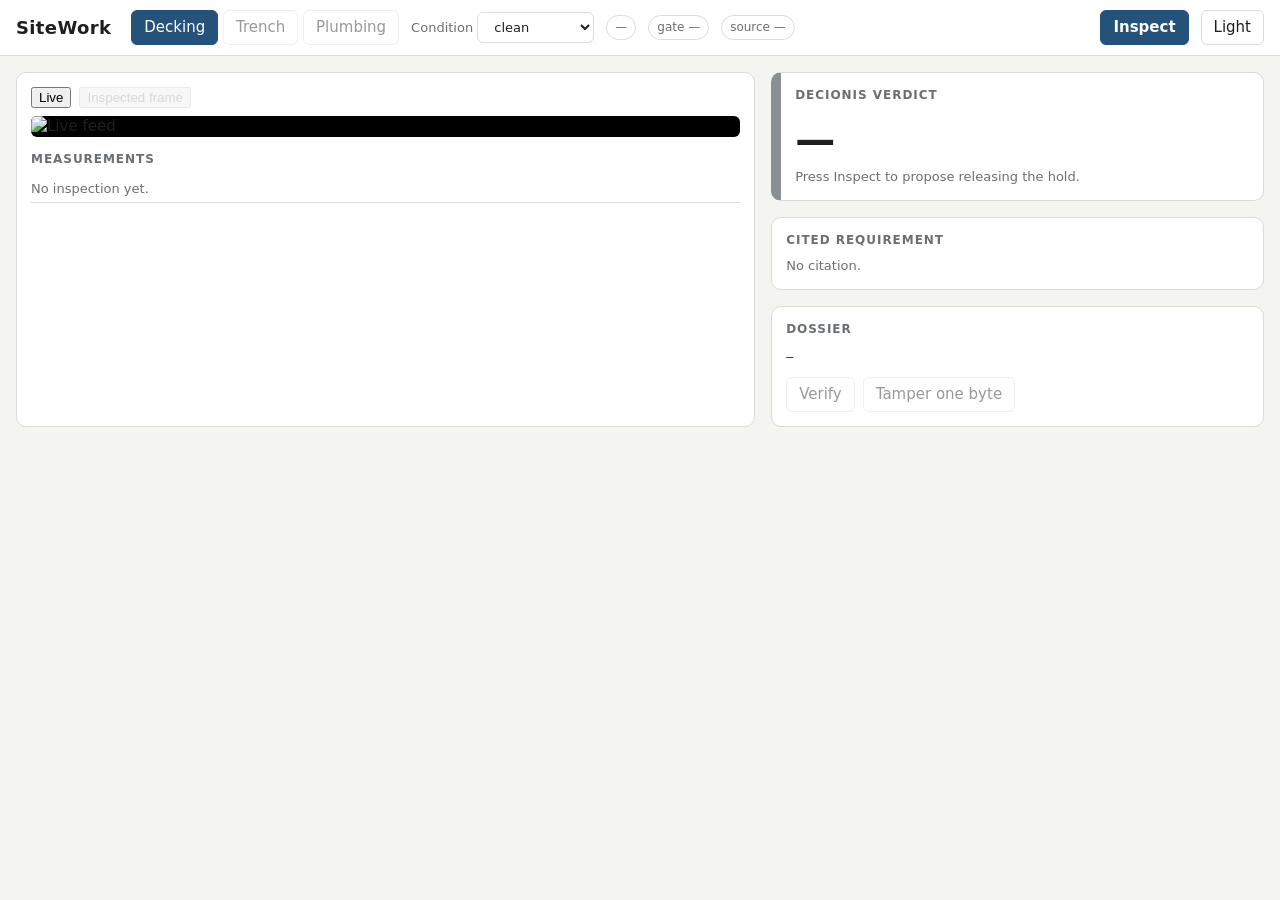
==== static/index.html @ 2fe6a7bb "feat: P1 decking slice gated by a Decionis execution authority intent Pipeline: capture (webcam or r" ====
<!doctype html>
<html lang="en">
<head>
<meta charset="utf-8">
<meta name="viewport" content="width=device-width, initial-scale=1">
<title>SiteWork</title>
<style>
  :root {
    --bg: #f4f4f1; --panel: #ffffff; --ink: #1d1f21; --muted: #6b6f73; --line: #dcdcd6;
    --green: #1e8e3e; --amber: #c77700; --red: #c5221f; --off: #8a8f94; --accent: #24527a;
  }
  @media (prefers-color-scheme: dark) {
    :root { --bg: #121416; --panel: #1b1e21; --ink: #e8eaed; --muted: #9aa0a6; --line: #2e3236;
            --green: #34a853; --amber: #f29900; --red: #ea4335; --off: #5f6368; --accent: #8ab4f8; }
  }
  * { box-sizing: border-box; }
  [hidden] { display: none !important; }
  body { margin: 0; background: var(--bg); color: var(--ink); font: 15px/1.4 system-ui, sans-serif; }
  header { display: flex; flex-wrap: wrap; gap: 12px; align-items: center; padding: 10px 16px;
           border-bottom: 1px solid var(--line); background: var(--panel); }
  header h1 { font-size: 18px; margin: 0 8px 0 0; letter-spacing: .02em; }
  .tabs button, header select, header button, .actions button {
    font: inherit; padding: 6px 12px; border: 1px solid var(--line); border-radius: 6px;
    background: var(--panel); color: var(--ink); cursor: pointer; }
  .tabs button[aria-selected="true"] { background: var(--accent); color: var(--panel); border-color: var(--accent); }
  .tabs button:disabled, button:disabled { opacity: .45; cursor: not-allowed; }
  .badge { padding: 3px 8px; border-radius: 999px; font-size: 12px; border: 1px solid var(--line); color: var(--muted); }
  .spacer { flex: 1; }
  #mock { display: none; background: var(--red); color: #fff; text-align: center; font-weight: 700;
          padding: 8px; letter-spacing: .08em; }
  main { display: grid; grid-template-columns: minmax(0, 3fr) minmax(300px, 2fr); gap: 16px; padding: 16px; }
  @media (max-width: 900px) { main { grid-template-columns: 1fr; } }
  .panel { background: var(--panel); border: 1px solid var(--line); border-radius: 10px; padding: 14px; }
  .feed { position: relative; }
  .feed img, .feed canvas { width: 100%; display: block; border-radius: 6px; background: #000; }
  .feed .view { display: flex; gap: 8px; margin-bottom: 8px; }
  .side { display: grid; gap: 16px; align-content: start; }
  .verdict { border-left: 10px solid var(--off); }
  .verdict .decision { font-size: 40px; font-weight: 800; letter-spacing: .04em; }
  .verdict.green { border-color: var(--green); } .verdict.green .decision { color: var(--green); }
  .verdict.amber { border-color: var(--amber); } .verdict.amber .decision { color: var(--amber); }
  .verdict.red { border-color: var(--red); } .verdict.red .decision { color: var(--red); }
  h2 { font-size: 12px; text-transform: uppercase; letter-spacing: .08em; color: var(--muted); margin: 0 0 8px; }
  .muted { color: var(--muted); font-size: 13px; }
  table { width: 100%; border-collapse: collapse; font-size: 14px; }
  td { padding: 4px 0; border-bottom: 1px solid var(--line); vertical-align: top; }
  td.num { text-align: right; font-variant-numeric: tabular-nums; }
  .ok { color: var(--green); } .bad { color: var(--red); }
  ul.errors { margin: 6px 0 0; padding-left: 18px; color: var(--amber); font-size: 13px; }
  code { font-size: 12px; word-break: break-all; }
  .actions { display: flex; gap: 8px; flex-wrap: wrap; margin-top: 10px; }
  #inspect { background: var(--accent); color: var(--panel); border-color: var(--accent); font-weight: 600; }
</style>
</head>
<body>
<div id="mock">MOCK GATE · decisions below are not from Decionis</div>
<header>
  <h1>SiteWork</h1>
  <div class="tabs" role="tablist">
    <button role="tab" aria-selected="true" data-scene="decking">Decking</button>
    <button role="tab" disabled title="arrives in P3">Trench</button>
    <button role="tab" disabled title="arrives in P4">Plumbing</button>
  </div>
  <label class="muted">Condition
    <select id="condition">
      <option>clean</option><option>rain</option><option>mud</option><option>dusk_glare</option><option>outdoor</option>
    </select>
  </label>
  <span class="badge" id="jurisdiction">—</span>
  <span class="badge" id="gate">gate —</span>
  <span class="badge" id="source">source —</span>
  <span class="spacer"></span>
  <button id="inspect">Inspect</button>
  <button id="lightBtn" title="Full-screen stack light for a phone at the work face">Light</button>
</header>
<main>
  <section class="panel feed">
    <div class="view">
      <button id="showLive">Live</button><button id="showInspected" disabled>Inspected frame</button>
      <span class="muted" id="feedNote"></span>
    </div>
    <img id="live" alt="Live feed" src="/api/stream">
    <canvas id="overlay" hidden></canvas>
    <h2 style="margin-top:14px">Measurements</h2>
    <table id="measurements"><tr><td class="muted">No inspection yet.</td></tr></table>
    <ul class="errors" id="errors"></ul>
  </section>
  <section class="side">
    <div class="panel verdict" id="verdictCard">
      <h2>Decionis verdict</h2>
      <div class="decision" id="decision">—</div>
      <div id="reason" class="muted">Press Inspect to propose releasing the hold.</div>
      <div class="muted" id="verdictMeta"></div>
    </div>
    <div class="panel">
      <h2>Cited requirement</h2>
      <div id="citation" class="muted">No citation.</div>
    </div>
    <div class="panel">
      <h2>Dossier</h2>
      <div><code id="dossier">—</code></div>
      <div class="actions">
        <a id="dossierLink" class="muted" href="#" target="_blank" hidden>Open record JSON</a>
        <button disabled title="offline verification arrives in P2">Verify</button>
        <button disabled title="tamper demo arrives in P2">Tamper one byte</button>
      </div>
    </div>
  </section>
</main>
<script>
const $ = (id) => document.getElementById(id);
let last = null;

function esc(s) { return String(s ?? "").replace(/[&<>"]/g, (c) => ({"&":"&amp;","<":"&lt;",">":"&gt;",'"':"&quot;"}[c])); }

function applyState(st) {
  $("mock").style.display = st.gate_mode === "mock" ? "block" : "none";
  $("gate").textContent = st.gate_mode === "mock" ? "MOCK GATE" : `gate ${new URL(st.gateway).host}`;
  $("jurisdiction").textContent = `jurisdiction ${st.jurisdiction}`;
  $("source").textContent = st.source ? `source ${st.source}` : `no source: ${st.source_error}`;
  if (st.last) render(st.last);
}

function render(r) {
  last = r;
  const card = $("verdictCard");
  card.className = `panel verdict ${r.light.color}`;
  if (r.verdict) {
    $("decision").textContent = r.verdict.decision;
    $("reason").textContent = r.verdict.reason;
    $("verdictMeta").textContent = `policy ${r.verdict.policy_version || "—"} · ${r.verdict.latency_ms} ms · ${r.gate_mode}`;
  } else {
    $("decision").textContent = r.light.label;
    $("reason").textContent = r.failure ? r.failure.error : "";
    $("verdictMeta").textContent = r.failure ? `${r.failure.latency_ms} ms · hold stays closed` : "";
  }
  const checks = Object.fromEntries((r.checks || []).map((c) => [c.kind + c.value, c]));
  $("measurements").innerHTML = r.measurements.length ? r.measurements.map((m) => {
    const c = checks[m.kind + m.value];
    const bound = c ? `<span class="${c.within ? "ok" : "bad"}">${c.within ? "within" : "outside"} ${c.min ?? "–"}…${c.max ?? "–"}</span>` : `<span class="muted">no threshold</span>`;
    return `<tr><td>${esc(m.kind)}<div class="muted">${esc(m.method)}</div></td><td class="num">${m.value}</td><td class="num">${bound}</td><td class="num muted">conf ${m.confidence}</td></tr>`;
  }).join("") : `<tr><td class="muted">No measurements.</td></tr>`;
  $("errors").innerHTML = r.errors.map((e) => `<li>${esc(e)}</li>`).join("");
  const c = r.citations[0];
  $("citation").innerHTML = c ? `<div>${esc(c.requirement)}</div>
    <div class="muted">${esc(c.source_domain)} · retrieved ${new Date(c.retrieved_at).toLocaleString()}</div>
    <div class="muted">sha256 <code>${esc(c.content_sha256.slice(0, 16))}…</code> · <a href="${esc(c.url)}" target="_blank" rel="noopener">source</a></div>`
    : `<span class="bad">No approved requirement in the ${esc(r.jurisdiction)} pack: the gate is told there is no citation.</span>`;
  $("dossier").textContent = r.record_id;
  $("dossierLink").hidden = false;
  $("dossierLink").href = `/api/dossiers/${encodeURIComponent(r.record_id)}`;
  $("showInspected").disabled = !r.overlay;
  if (r.overlay) drawOverlay(r);
}

function drawOverlay(r) {
  const o = r.overlay, cv = $("overlay"), img = new Image();
  img.onload = () => {
    cv.width = o.width; cv.height = o.height;
    const g = cv.getContext("2d");
    g.drawImage(img, 0, 0);
    g.lineWidth = Math.max(2, o.width / 400);
    if (o.marker.length) {
      g.strokeStyle = "#00e5ff"; g.beginPath();
      o.marker.forEach(([x, y], i) => (i ? g.lineTo(x, y) : g.moveTo(x, y))); g.closePath(); g.stroke();
    }
    g.strokeStyle = "#ffd400";
    o.boards.forEach((b) => b.forEach(([[x1, y1], [x2, y2]]) => { g.beginPath(); g.moveTo(x1, y1); g.lineTo(x2, y2); g.stroke(); }));
    g.font = `${Math.max(16, o.width / 40)}px system-ui`; g.fillStyle = "#ffd400";
    r.measurements.forEach((m, i) => g.fillText(`${m.kind} ${m.value}`, 12, 30 + i * Math.max(20, o.width / 32)));
    show("inspected");
  };
  img.src = `data:image/jpeg;base64,${o.frame_jpeg}`;
}

function show(which) {
  $("live").hidden = which !== "live";
  $("overlay").hidden = which !== "inspected";
  $("feedNote").textContent = which === "inspected" && last ? `frame inspected ${new Date(last.created_at).toLocaleTimeString()}` : "";
}

$("showLive").onclick = () => show("live");
$("showInspected").onclick = () => last && last.overlay && show("inspected");
$("lightBtn").onclick = () => window.open("/light", "sitework-light");
$("inspect").onclick = async () => {
  const btn = $("inspect");
  btn.disabled = true; btn.textContent = "Inspecting…";
  try {
    const res = await fetch("/api/inspect", { method: "POST", headers: { "content-type": "application/json" },
      body: JSON.stringify({ scene: "decking", condition: $("condition").value }) });
    const body = await res.json();
    if (!res.ok) throw new Error(body.detail || res.statusText);
    render(body);
  } catch (e) {
    $("reason").textContent = `Inspection request failed: ${e.message}`;
  } finally {
    btn.disabled = false; btn.textContent = "Inspect";
  }
};

fetch("/api/state").then((r) => r.json()).then(applyState);
(function connect() {
  const ws = new WebSocket(`${location.protocol === "https:" ? "wss" : "ws"}://${location.host}/ws`);
  ws.onmessage = (ev) => {
    const msg = JSON.parse(ev.data);
    if (msg.type === "state") applyState(msg.state);
    if (msg.type === "result") render(msg.result);
  };
  ws.onclose = () => setTimeout(connect, 2000);
})();
</script>
</body>
</html>
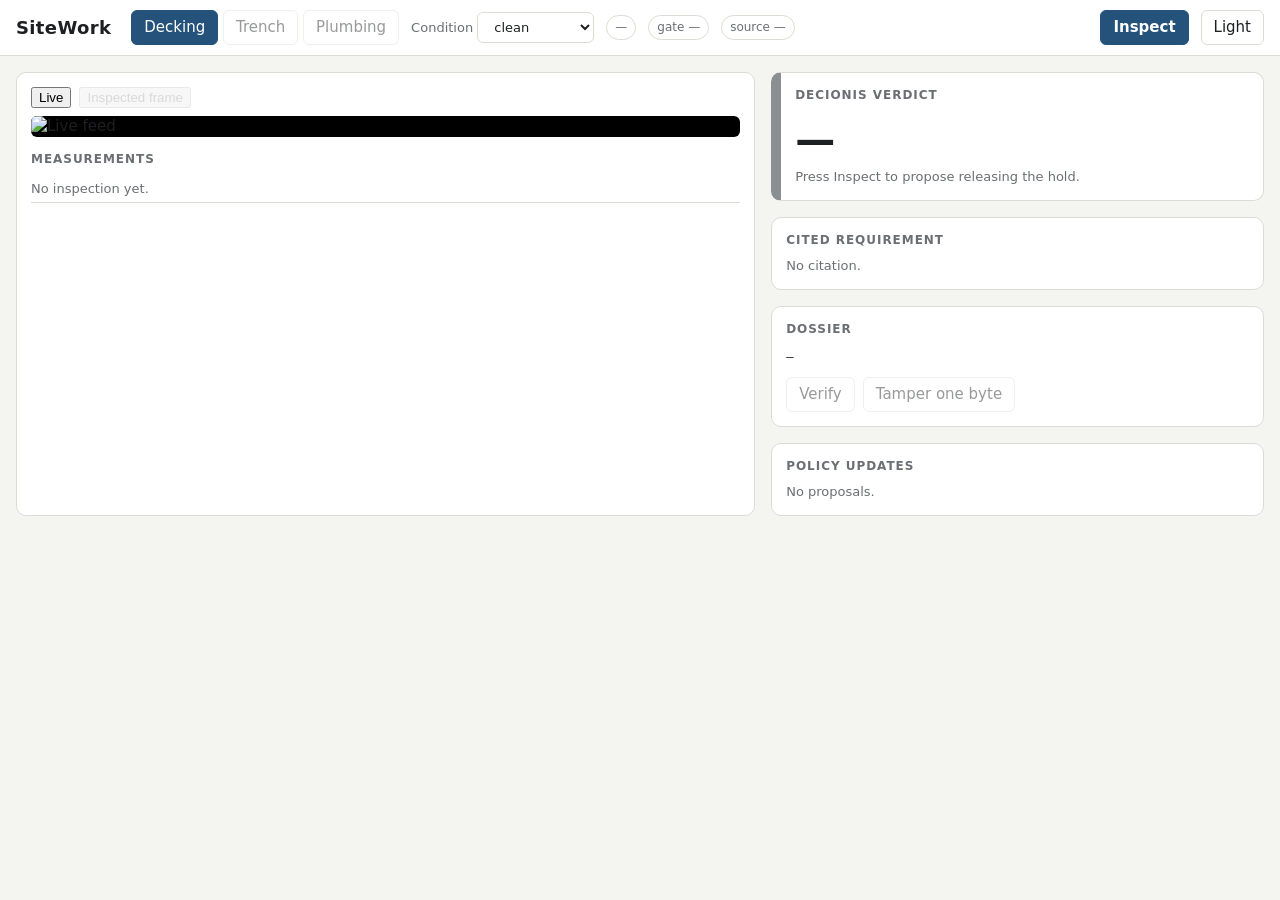
==== commit d3e8a3de: "feat: P2 proof and grounding depth - Offline dossier proof (sitework/proof.py, scripts/proof.py): fe" ====
--- a/static/index.html
+++ b/static/index.html
@@ -15,6 +15,9 @@
   }
   * { box-sizing: border-box; }
   [hidden] { display: none !important; }
+  a { color: var(--accent); }
+  input { font: inherit; padding: 6px 8px; border: 1px solid var(--line); border-radius: 6px;
+          background: var(--bg); color: var(--ink); }
   body { margin: 0; background: var(--bg); color: var(--ink); font: 15px/1.4 system-ui, sans-serif; }
   header { display: flex; flex-wrap: wrap; gap: 12px; align-items: center; padding: 10px 16px;
            border-bottom: 1px solid var(--line); background: var(--panel); }
@@ -100,10 +103,15 @@
       <h2>Dossier</h2>
       <div><code id="dossier">—</code></div>
       <div class="actions">
-        <a id="dossierLink" class="muted" href="#" target="_blank" hidden>Open record JSON</a>
-        <button disabled title="offline verification arrives in P2">Verify</button>
-        <button disabled title="tamper demo arrives in P2">Tamper one byte</button>
+        <a id="dossierLink" class="muted" href="#" target="_blank" hidden>Open dossier</a>
+        <button id="verify" disabled title="Verify the Decionis dossier offline with @decionis/verify">Verify</button>
+        <button id="tamper" disabled title="Change one byte of a signed artifact, then verify again">Tamper one byte</button>
       </div>
+      <div id="proof" class="muted"></div>
+    </div>
+    <div class="panel">
+      <h2>Policy updates</h2>
+      <div id="proposals" class="muted">No proposals.</div>
     </div>
   </section>
 </main>
@@ -148,7 +156,10 @@
     : `<span class="bad">No approved requirement in the ${esc(r.jurisdiction)} pack: the gate is told there is no citation.</span>`;
   $("dossier").textContent = r.record_id;
   $("dossierLink").hidden = false;
-  $("dossierLink").href = `/api/dossiers/${encodeURIComponent(r.record_id)}`;
+  $("dossierLink").href = `/dossier?id=${encodeURIComponent(r.record_id)}`;
+  const verifiable = !!(r.verdict && r.gate_mode === "live" && r.verdict.dossier_id);
+  $("verify").disabled = $("tamper").disabled = !verifiable;
+  $("proof").textContent = verifiable ? "" : "No Decionis dossier to verify for this record.";
   $("showInspected").disabled = !r.overlay;
   if (r.overlay) drawOverlay(r);
 }
@@ -179,6 +190,61 @@
   $("feedNote").textContent = which === "inspected" && last ? `frame inspected ${new Date(last.created_at).toLocaleTimeString()}` : "";
 }
 
+function proofLine(v) {
+  const status = v.verified ? "VALID" : "INVALID";
+  return `${status} (${v.mode}) · signed artifacts ${v.artifact_paths.join(", ") || "none"} · trust ${v.trust}`;
+}
+
+async function post(url, body) {
+  const res = await fetch(url, { method: "POST", headers: { "content-type": "application/json" },
+    body: body ? JSON.stringify(body) : undefined });
+  const data = await res.json();
+  if (!res.ok) throw new Error(data.detail || res.statusText);
+  return data;
+}
+
+$("verify").onclick = async () => {
+  $("proof").textContent = "Verifying offline…";
+  try {
+    const v = await post(`/api/dossiers/${encodeURIComponent(last.record_id)}/verify`);
+    $("proof").innerHTML = `<span class="${v.verified ? "ok" : "bad"}">${esc(proofLine(v))}</span>`;
+  } catch (e) { $("proof").textContent = `Verify failed: ${e.message}`; }
+};
+
+$("tamper").onclick = async () => {
+  $("proof").textContent = "Changing one byte, verifying again…";
+  try {
+    const t = await post(`/api/dossiers/${encodeURIComponent(last.record_id)}/tamper`);
+    $("proof").innerHTML = `${esc(t.pointer)}: “${esc(t.before)}” → “${esc(t.after)}” (${t.bytes_changed} byte)<br>
+      <span class="${t.result.verified ? "ok" : "bad"}">${esc(proofLine(t.result))}</span>`;
+  } catch (e) { $("proof").textContent = `Tamper failed: ${e.message}`; }
+};
+
+async function loadProposals() {
+  const list = await (await fetch("/api/proposals")).json();
+  if (!list.length) { $("proposals").textContent = "No proposals."; return; }
+  $("proposals").innerHTML = list.map((p) => {
+    const v = (p.exchange || {}).result || {};
+    const gate = v.decision || "NO DECISION";
+    const findings = p.findings.map((f) => `<li>${esc(f.kind)} · ${esc(f.scene)} · ${esc(f.title)}${f.allowlisted ? "" : " <span class=\"bad\">(source not on allowlist)</span>"}</li>`).join("");
+    const action = p.status === "pending" ? `<div class="actions">
+        <input id="who-${p.id}" placeholder="Your full name" style="flex:1;min-width:120px">
+        <button onclick="resolveProposal('${p.id}', true)">Approve</button>
+        <button onclick="resolveProposal('${p.id}', false)">Reject</button></div>`
+      : `<div>${esc(p.status)} by ${esc(p.resolved_by)}</div>`;
+    return `<div style="margin-bottom:10px"><div><b>${esc(p.jurisdiction)}</b> · Decionis ${esc(gate)}
+      ${v.dossier_id ? `· <a href="/dossier?id=${encodeURIComponent(v.dossier_id)}" target="_blank">dossier</a>` : ""}</div>
+      <ul style="margin:4px 0;padding-left:18px">${findings}</ul>${action}</div>`;
+  }).join("");
+}
+
+async function resolveProposal(id, approve) {
+  const approver = $(`who-${id}`).value.trim();
+  if (!approver) { alert("A named approver is required."); return; }
+  try { await post(`/api/proposals/${id}/resolve`, { approve, approver }); } catch (e) { alert(e.message); }
+  loadProposals();
+}
+
 $("showLive").onclick = () => show("live");
 $("showInspected").onclick = () => last && last.overlay && show("inspected");
 $("lightBtn").onclick = () => window.open("/light", "sitework-light");
@@ -199,6 +265,7 @@
 };
 
 fetch("/api/state").then((r) => r.json()).then(applyState);
+loadProposals();
 (function connect() {
   const ws = new WebSocket(`${location.protocol === "https:" ? "wss" : "ws"}://${location.host}/ws`);
   ws.onmessage = (ev) => {
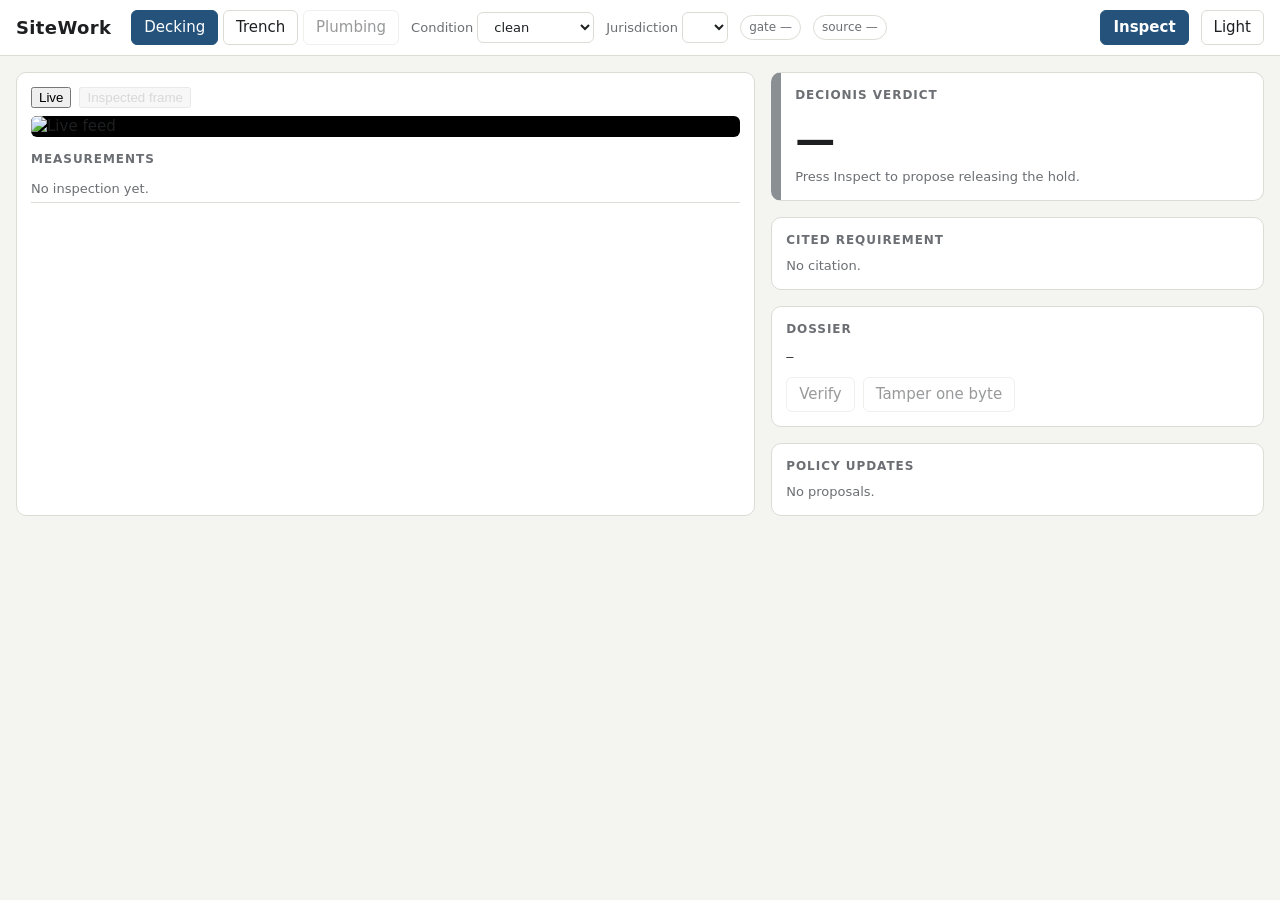
==== commit e5a80234: "feat: P3 trench entry, jurisdiction re-grounding and named human release - TrenchInspection (trench." ====
--- a/static/index.html
+++ b/static/index.html
@@ -7,11 +7,11 @@
 <style>
   :root {
     --bg: #f4f4f1; --panel: #ffffff; --ink: #1d1f21; --muted: #6b6f73; --line: #dcdcd6;
-    --green: #1e8e3e; --amber: #c77700; --red: #c5221f; --off: #8a8f94; --accent: #24527a;
+    --green: #1e8e3e; --amber: #c77700; --red: #c5221f; --blue: #1a5fb4; --off: #8a8f94; --accent: #24527a;
   }
   @media (prefers-color-scheme: dark) {
     :root { --bg: #121416; --panel: #1b1e21; --ink: #e8eaed; --muted: #9aa0a6; --line: #2e3236;
-            --green: #34a853; --amber: #f29900; --red: #ea4335; --off: #5f6368; --accent: #8ab4f8; }
+            --green: #34a853; --amber: #f29900; --red: #ea4335; --blue: #6ea8fe; --off: #5f6368; --accent: #8ab4f8; }
   }
   * { box-sizing: border-box; }
   [hidden] { display: none !important; }
@@ -43,6 +43,7 @@
   .verdict.green { border-color: var(--green); } .verdict.green .decision { color: var(--green); }
   .verdict.amber { border-color: var(--amber); } .verdict.amber .decision { color: var(--amber); }
   .verdict.red { border-color: var(--red); } .verdict.red .decision { color: var(--red); }
+  .verdict.blue { border-color: var(--blue); } .verdict.blue .decision { color: var(--blue); }
   h2 { font-size: 12px; text-transform: uppercase; letter-spacing: .08em; color: var(--muted); margin: 0 0 8px; }
   .muted { color: var(--muted); font-size: 13px; }
   table { width: 100%; border-collapse: collapse; font-size: 14px; }
@@ -61,7 +62,7 @@
   <h1>SiteWork</h1>
   <div class="tabs" role="tablist">
     <button role="tab" aria-selected="true" data-scene="decking">Decking</button>
-    <button role="tab" disabled title="arrives in P3">Trench</button>
+    <button role="tab" aria-selected="false" data-scene="trench">Trench</button>
     <button role="tab" disabled title="arrives in P4">Plumbing</button>
   </div>
   <label class="muted">Condition
@@ -69,7 +70,7 @@
       <option>clean</option><option>rain</option><option>mud</option><option>dusk_glare</option><option>outdoor</option>
     </select>
   </label>
-  <span class="badge" id="jurisdiction">—</span>
+  <label class="muted">Jurisdiction <select id="jurisdiction" title="Switching re-grounds the last inspection against that pack"></select></label>
   <span class="badge" id="gate">gate —</span>
   <span class="badge" id="source">source —</span>
   <span class="spacer"></span>
@@ -94,6 +95,12 @@
       <div class="decision" id="decision">—</div>
       <div id="reason" class="muted">Press Inspect to propose releasing the hold.</div>
       <div class="muted" id="verdictMeta"></div>
+      <div id="hold" class="actions" hidden>
+        <input id="approver" placeholder="Your full name" style="flex:1;min-width:140px">
+        <button id="release">Release hold</button>
+        <button id="keep">Keep hold</button>
+      </div>
+      <div id="resolution" class="muted"></div>
     </div>
     <div class="panel">
       <h2>Cited requirement</h2>
@@ -124,7 +131,8 @@
 function applyState(st) {
   $("mock").style.display = st.gate_mode === "mock" ? "block" : "none";
   $("gate").textContent = st.gate_mode === "mock" ? "MOCK GATE" : `gate ${new URL(st.gateway).host}`;
-  $("jurisdiction").textContent = `jurisdiction ${st.jurisdiction}`;
+  $("jurisdiction").innerHTML = (st.jurisdictions || [st.jurisdiction]).map((j) =>
+    `<option ${j === st.jurisdiction ? "selected" : ""}>${esc(j)}</option>`).join("");
   $("source").textContent = st.source ? `source ${st.source}` : `no source: ${st.source_error}`;
   if (st.last) render(st.last);
 }
@@ -136,12 +144,14 @@
   if (r.verdict) {
     $("decision").textContent = r.verdict.decision;
     $("reason").textContent = r.verdict.reason;
-    $("verdictMeta").textContent = `policy ${r.verdict.policy_version || "—"} · ${r.verdict.latency_ms} ms · ${r.gate_mode}`;
+    $("verdictMeta").textContent = `${r.action} · ${r.jurisdiction} · policy ${r.verdict.policy_version || "—"} · ${r.verdict.latency_ms} ms · ${r.gate_mode}`
+      + (r.regrounded_from ? ` · re-grounded from ${r.regrounded_from.slice(0, 8)}` : "");
   } else {
     $("decision").textContent = r.light.label;
     $("reason").textContent = r.failure ? r.failure.error : "";
     $("verdictMeta").textContent = r.failure ? `${r.failure.latency_ms} ms · hold stays closed` : "";
   }
+  renderHold(r);
   const checks = Object.fromEntries((r.checks || []).map((c) => [c.kind + c.value, c]));
   $("measurements").innerHTML = r.measurements.length ? r.measurements.map((m) => {
     const c = checks[m.kind + m.value];
@@ -176,7 +186,7 @@
       o.marker.forEach(([x, y], i) => (i ? g.lineTo(x, y) : g.moveTo(x, y))); g.closePath(); g.stroke();
     }
     g.strokeStyle = "#ffd400";
-    o.boards.forEach((b) => b.forEach(([[x1, y1], [x2, y2]]) => { g.beginPath(); g.moveTo(x1, y1); g.lineTo(x2, y2); g.stroke(); }));
+    o.segments.forEach(([[x1, y1], [x2, y2]]) => { g.beginPath(); g.moveTo(x1, y1); g.lineTo(x2, y2); g.stroke(); });
     g.font = `${Math.max(16, o.width / 40)}px system-ui`; g.fillStyle = "#ffd400";
     r.measurements.forEach((m, i) => g.fillText(`${m.kind} ${m.value}`, 12, 30 + i * Math.max(20, o.width / 32)));
     show("inspected");
@@ -189,6 +199,39 @@
   $("overlay").hidden = which !== "inspected";
   $("feedNote").textContent = which === "inspected" && last ? `frame inspected ${new Date(last.created_at).toLocaleTimeString()}` : "";
 }
+
+function renderHold(r) {
+  const escalated = r.verdict && ["ESCALATE", "REVIEW_REQUIRED"].includes(r.verdict.decision);
+  $("hold").hidden = !escalated || !!r.resolution;
+  const x = r.resolution;
+  // The card keeps Decionis's own decision; the person's resolution is shown beneath it, never as the verdict.
+  $("resolution").innerHTML = x ? `<b style="color:var(--${x.release ? "blue" : "red"})">${x.release ? "Released" : "Kept on hold"} by ${esc(x.approver)}</b> · ${new Date(x.at).toLocaleString()}${x.note ? " · " + esc(x.note) : ""}` : "";
+  if (x) $("verdictCard").className = `panel verdict ${r.light.color}`;
+}
+
+async function holdDecision(release) {
+  const approver = $("approver").value.trim();
+  if (!approver) { alert("A named approver is required."); return; }
+  try {
+    const out = await post(`/api/dossiers/${encodeURIComponent(last.record_id)}/resolve`, { approver, release });
+    render({ ...last, resolution: out.resolution, light: out.light });
+  } catch (e) { alert(e.message); }
+}
+$("release").onclick = () => holdDecision(true);
+$("keep").onclick = () => holdDecision(false);
+
+let scene = "decking";
+document.querySelectorAll('[role="tab"][data-scene]').forEach((tab) => {
+  tab.onclick = () => {
+    scene = tab.dataset.scene;
+    document.querySelectorAll('[role="tab"][data-scene]').forEach((t) => t.setAttribute("aria-selected", String(t === tab)));
+  };
+});
+$("jurisdiction").onchange = async () => {
+  $("reason").textContent = `Re-grounding against the ${$("jurisdiction").value} pack…`;
+  try { applyState(await post("/api/jurisdiction", { jurisdiction: $("jurisdiction").value })); }
+  catch (e) { $("reason").textContent = `Jurisdiction switch failed: ${e.message}`; }
+};
 
 function proofLine(v) {
   const status = v.verified ? "VALID" : "INVALID";
@@ -253,7 +296,7 @@
   btn.disabled = true; btn.textContent = "Inspecting…";
   try {
     const res = await fetch("/api/inspect", { method: "POST", headers: { "content-type": "application/json" },
-      body: JSON.stringify({ scene: "decking", condition: $("condition").value }) });
+      body: JSON.stringify({ scene, condition: $("condition").value }) });
     const body = await res.json();
     if (!res.ok) throw new Error(body.detail || res.statusText);
     render(body);
@@ -272,6 +315,7 @@
     const msg = JSON.parse(ev.data);
     if (msg.type === "state") applyState(msg.state);
     if (msg.type === "result") render(msg.result);
+    if (msg.type === "resolution" && last && last.record_id === msg.record_id) render({ ...last, resolution: msg.resolution, light: msg.light });
   };
   ws.onclose = () => setTimeout(connect, 2000);
 })();
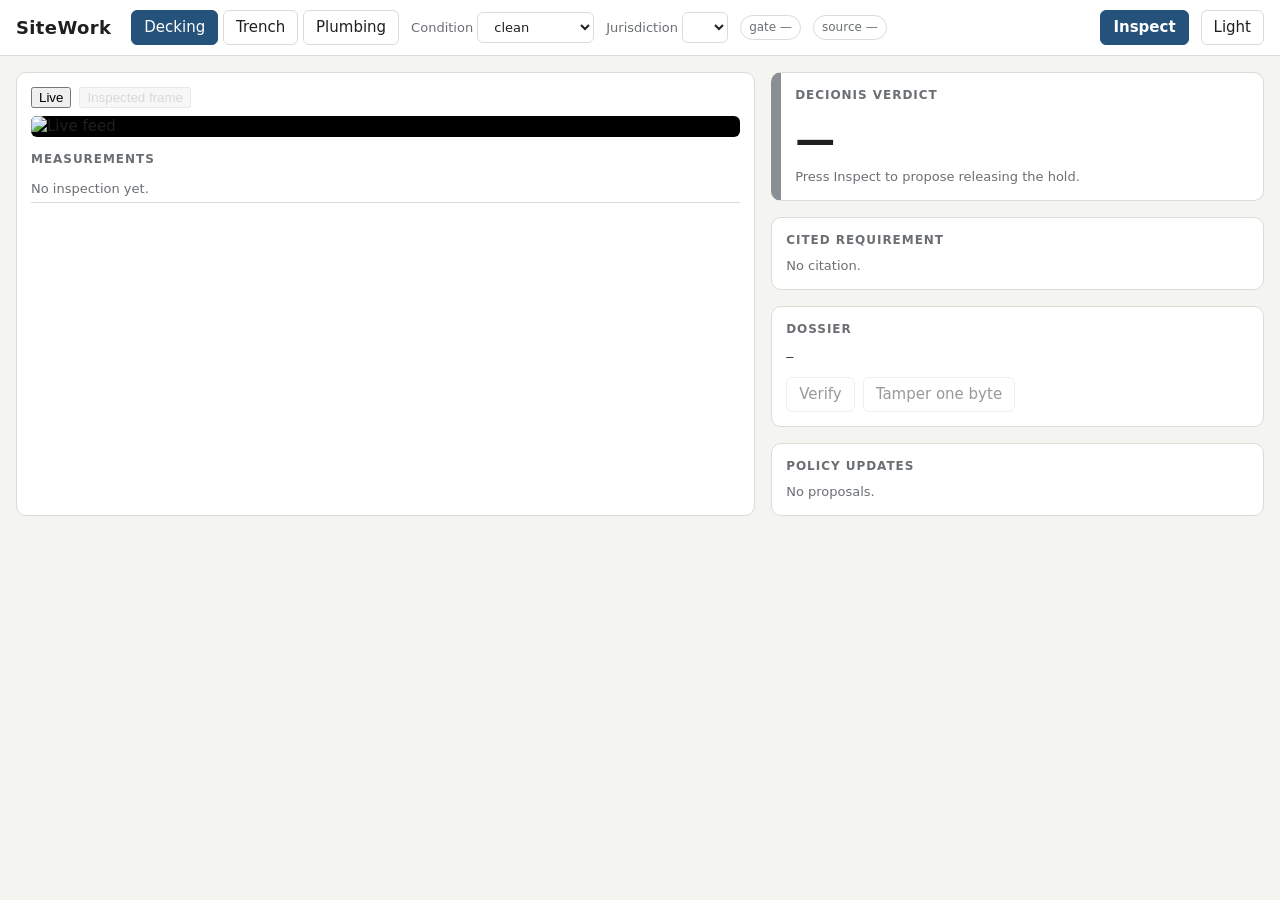
==== commit 2b7b4a1e: "feat: P4 plumbing close-in, seated by ear and aligned by eye - Audio capture: AudioClip hashed over " ====
--- a/static/index.html
+++ b/static/index.html
@@ -63,7 +63,7 @@
   <div class="tabs" role="tablist">
     <button role="tab" aria-selected="true" data-scene="decking">Decking</button>
     <button role="tab" aria-selected="false" data-scene="trench">Trench</button>
-    <button role="tab" disabled title="arrives in P4">Plumbing</button>
+    <button role="tab" aria-selected="false" data-scene="plumbing">Plumbing</button>
   </div>
   <label class="muted">Condition
     <select id="condition">
@@ -133,7 +133,8 @@
   $("gate").textContent = st.gate_mode === "mock" ? "MOCK GATE" : `gate ${new URL(st.gateway).host}`;
   $("jurisdiction").innerHTML = (st.jurisdictions || [st.jurisdiction]).map((j) =>
     `<option ${j === st.jurisdiction ? "selected" : ""}>${esc(j)}</option>`).join("");
-  $("source").textContent = st.source ? `source ${st.source}` : `no source: ${st.source_error}`;
+  $("source").textContent = (st.source ? `source ${st.source}` : `no source: ${st.source_error}`)
+    + (st.audio ? ` · audio ${st.audio}` : "");
   if (st.last) render(st.last);
 }
 
@@ -293,7 +294,7 @@
 $("lightBtn").onclick = () => window.open("/light", "sitework-light");
 $("inspect").onclick = async () => {
   const btn = $("inspect");
-  btn.disabled = true; btn.textContent = "Inspecting…";
+  btn.disabled = true; btn.textContent = scene === "plumbing" ? "Listening… push the joint home" : "Inspecting…";
   try {
     const res = await fetch("/api/inspect", { method: "POST", headers: { "content-type": "application/json" },
       body: JSON.stringify({ scene, condition: $("condition").value }) });
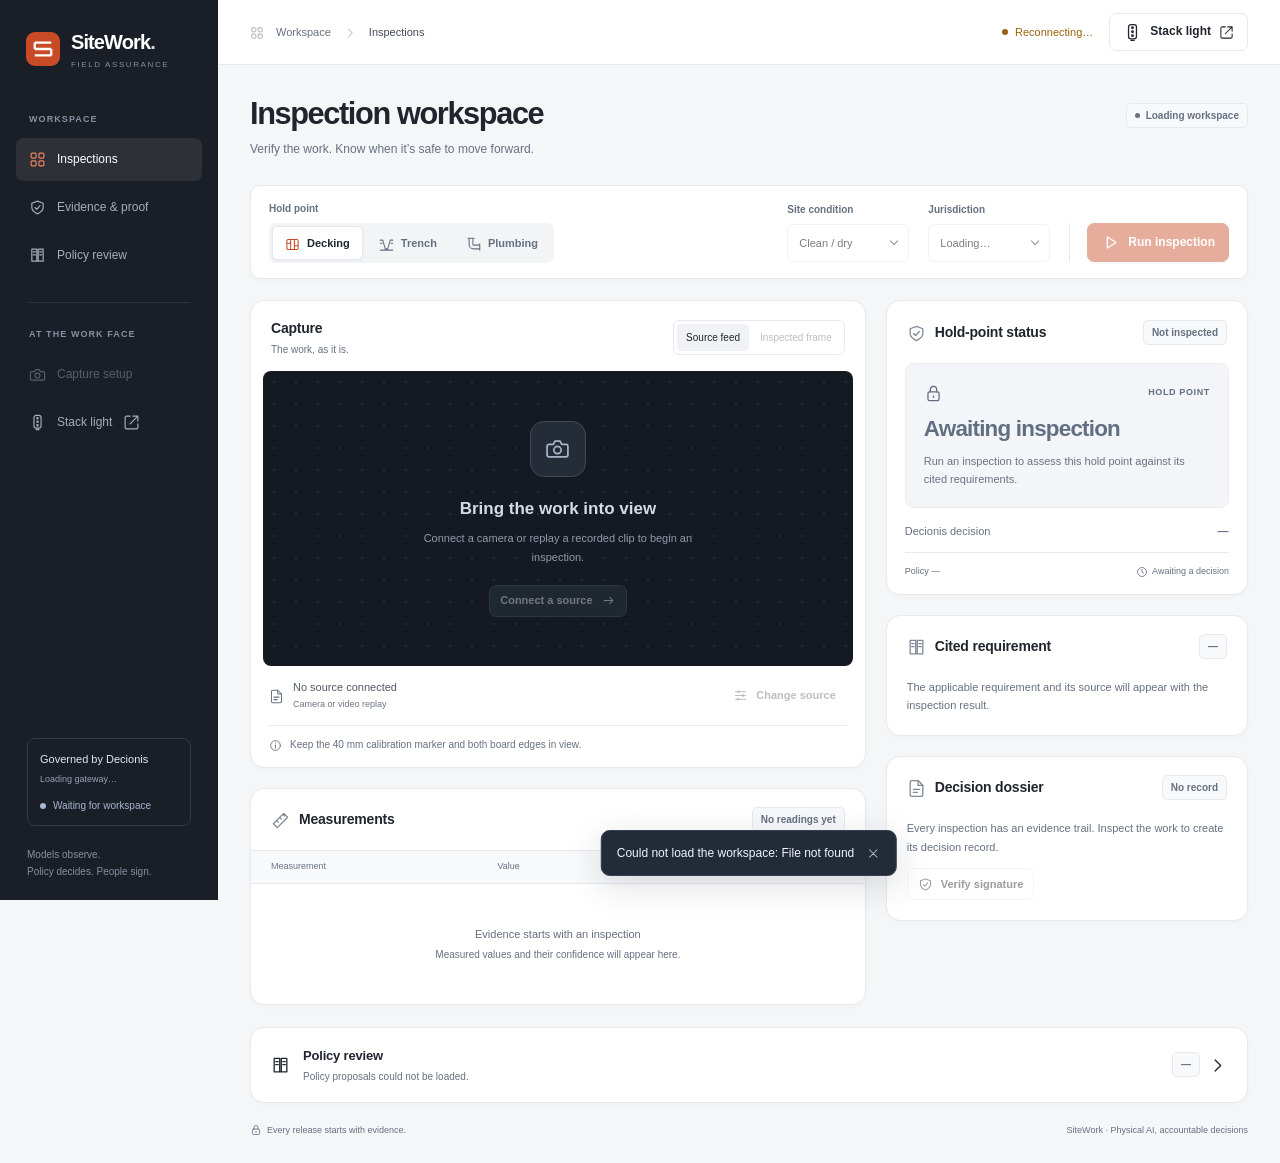
==== commit 8be25fca: "Redesign the inspection workspace and evidence views" ====
--- a/static/index.html
+++ b/static/index.html
@@ -1,325 +1,187 @@
 <!doctype html>
 <html lang="en">
 <head>
-<meta charset="utf-8">
-<meta name="viewport" content="width=device-width, initial-scale=1">
-<title>SiteWork</title>
-<style>
-  :root {
-    --bg: #f4f4f1; --panel: #ffffff; --ink: #1d1f21; --muted: #6b6f73; --line: #dcdcd6;
-    --green: #1e8e3e; --amber: #c77700; --red: #c5221f; --blue: #1a5fb4; --off: #8a8f94; --accent: #24527a;
-  }
-  @media (prefers-color-scheme: dark) {
-    :root { --bg: #121416; --panel: #1b1e21; --ink: #e8eaed; --muted: #9aa0a6; --line: #2e3236;
-            --green: #34a853; --amber: #f29900; --red: #ea4335; --blue: #6ea8fe; --off: #5f6368; --accent: #8ab4f8; }
-  }
-  * { box-sizing: border-box; }
-  [hidden] { display: none !important; }
-  a { color: var(--accent); }
-  input { font: inherit; padding: 6px 8px; border: 1px solid var(--line); border-radius: 6px;
-          background: var(--bg); color: var(--ink); }
-  body { margin: 0; background: var(--bg); color: var(--ink); font: 15px/1.4 system-ui, sans-serif; }
-  header { display: flex; flex-wrap: wrap; gap: 12px; align-items: center; padding: 10px 16px;
-           border-bottom: 1px solid var(--line); background: var(--panel); }
-  header h1 { font-size: 18px; margin: 0 8px 0 0; letter-spacing: .02em; }
-  .tabs button, header select, header button, .actions button {
-    font: inherit; padding: 6px 12px; border: 1px solid var(--line); border-radius: 6px;
-    background: var(--panel); color: var(--ink); cursor: pointer; }
-  .tabs button[aria-selected="true"] { background: var(--accent); color: var(--panel); border-color: var(--accent); }
-  .tabs button:disabled, button:disabled { opacity: .45; cursor: not-allowed; }
-  .badge { padding: 3px 8px; border-radius: 999px; font-size: 12px; border: 1px solid var(--line); color: var(--muted); }
-  .spacer { flex: 1; }
-  #mock { display: none; background: var(--red); color: #fff; text-align: center; font-weight: 700;
-          padding: 8px; letter-spacing: .08em; }
-  main { display: grid; grid-template-columns: minmax(0, 3fr) minmax(300px, 2fr); gap: 16px; padding: 16px; }
-  @media (max-width: 900px) { main { grid-template-columns: 1fr; } }
-  .panel { background: var(--panel); border: 1px solid var(--line); border-radius: 10px; padding: 14px; }
-  .feed { position: relative; }
-  .feed img, .feed canvas { width: 100%; display: block; border-radius: 6px; background: #000; }
-  .feed .view { display: flex; gap: 8px; margin-bottom: 8px; }
-  .side { display: grid; gap: 16px; align-content: start; }
-  .verdict { border-left: 10px solid var(--off); }
-  .verdict .decision { font-size: 40px; font-weight: 800; letter-spacing: .04em; }
-  .verdict.green { border-color: var(--green); } .verdict.green .decision { color: var(--green); }
-  .verdict.amber { border-color: var(--amber); } .verdict.amber .decision { color: var(--amber); }
-  .verdict.red { border-color: var(--red); } .verdict.red .decision { color: var(--red); }
-  .verdict.blue { border-color: var(--blue); } .verdict.blue .decision { color: var(--blue); }
-  h2 { font-size: 12px; text-transform: uppercase; letter-spacing: .08em; color: var(--muted); margin: 0 0 8px; }
-  .muted { color: var(--muted); font-size: 13px; }
-  table { width: 100%; border-collapse: collapse; font-size: 14px; }
-  td { padding: 4px 0; border-bottom: 1px solid var(--line); vertical-align: top; }
-  td.num { text-align: right; font-variant-numeric: tabular-nums; }
-  .ok { color: var(--green); } .bad { color: var(--red); }
-  ul.errors { margin: 6px 0 0; padding-left: 18px; color: var(--amber); font-size: 13px; }
-  code { font-size: 12px; word-break: break-all; }
-  .actions { display: flex; gap: 8px; flex-wrap: wrap; margin-top: 10px; }
-  #inspect { background: var(--accent); color: var(--panel); border-color: var(--accent); font-weight: 600; }
-</style>
+  <meta charset="utf-8">
+  <meta name="viewport" content="width=device-width, initial-scale=1">
+  <meta name="theme-color" content="#191e27">
+  <title>SiteWork · Inspection workspace</title>
+  <link rel="icon" href="/static/favicon.svg" type="image/svg+xml">
+  <link rel="stylesheet" href="/static/sitework.css">
+  <script type="module" src="/static/dashboard.mjs"></script>
 </head>
 <body>
-<div id="mock">MOCK GATE · decisions below are not from Decionis</div>
-<header>
-  <h1>SiteWork</h1>
-  <div class="tabs" role="tablist">
-    <button role="tab" aria-selected="true" data-scene="decking">Decking</button>
-    <button role="tab" aria-selected="false" data-scene="trench">Trench</button>
-    <button role="tab" aria-selected="false" data-scene="plumbing">Plumbing</button>
+<a class="skip-link" href="#main">Skip to inspection workspace</a>
+<div id="mock" class="mock-banner" role="alert" hidden>MOCK GATE · Test environment. These are not live Decionis decisions.</div>
+<div class="app-shell">
+  <aside class="sidebar" aria-label="Workspace navigation">
+    <a class="brand" href="/" aria-label="SiteWork home">
+      <span class="brand-mark"><svg viewBox="0 0 24 24" aria-hidden="true"><path d="M3 5h18M3 12h18M3 19h18M3 5v7m18 0v7" fill="none" stroke="currentColor" stroke-width="2.5"/></svg></span>
+      <span class="brand-copy"><span class="brand-name">SiteWork<span>.</span></span><span class="brand-caption" style="display:block">Field assurance</span></span>
+    </a>
+    <div class="nav-label">Workspace</div>
+    <nav class="nav-list" aria-label="Main">
+      <a class="nav-item active" href="#inspection" data-nav="inspection" aria-current="page" title="Inspections"><span data-icon="grid"></span><span class="nav-copy">Inspections</span></a>
+      <a class="nav-item" href="#evidence" data-nav="evidence" title="Evidence &amp; proof"><span data-icon="shield"></span><span class="nav-copy">Evidence &amp; proof</span></a>
+      <a class="nav-item" href="#policy" data-nav="policy" title="Policy review"><span data-icon="book"></span><span class="nav-copy">Policy review</span><span id="policyCount" class="nav-count" hidden>0</span></a>
+    </nav>
+    <div class="nav-divider"></div>
+    <div class="nav-label">At the work face</div>
+    <nav class="nav-list" aria-label="Tools">
+      <button class="nav-item" data-open-source title="Capture setup"><span data-icon="camera"></span><span class="nav-copy">Capture setup</span></button>
+      <a class="nav-item" href="/light" target="_blank" rel="noopener" title="Open stack light"><span data-icon="light"></span><span class="nav-copy">Stack light</span><span class="icon-sm nav-copy" data-icon="external"></span></a>
+    </nav>
+    <div class="sidebar-footer">
+      <div class="gateway-card">
+        <strong>Governed by Decionis</strong>
+        <div class="gateway-address" id="gatewayAddress">Loading gateway…</div>
+        <div class="gateway-caption"><span class="dot"></span><span id="gatewayMode">Waiting for workspace</span></div>
+      </div>
+      <div class="sidebar-footnote">Models observe.<br>Policy decides. People sign.</div>
+    </div>
+  </aside>
+
+  <div class="workspace">
+    <header class="topbar">
+      <div class="breadcrumb"><span data-icon="grid"></span><span>Workspace</span><span data-icon="chevron"></span><strong id="breadcrumbCurrent">Inspections</strong></div>
+      <a class="brand mobile-brand" href="/" aria-label="SiteWork home"><span class="brand-mark"><svg viewBox="0 0 24 24" aria-hidden="true"><path d="M3 5h18M3 12h18M3 19h18M3 5v7m18 0v7" fill="none" stroke="currentColor" stroke-width="2.5"/></svg></span><span class="brand-name">SiteWork.</span></a>
+      <div class="topbar-right">
+        <span class="connection" id="connection" data-status="connecting" role="status"><span class="dot"></span><span class="connection-label" id="connectionLabel">Connecting</span></span>
+        <a class="btn" id="lightBtn" href="/light" target="_blank" rel="noopener"><span data-icon="light"></span>Stack light<span class="icon-sm" data-icon="external"></span></a>
+      </div>
+    </header>
+
+    <main id="main" class="main-content" tabindex="-1">
+      <div class="page-heading" id="inspection">
+        <div><h1>Inspection workspace</h1><p>Verify the work. Know when it’s safe to move forward.</p></div>
+        <span class="badge badge-neutral heading-badge" id="gate"><span class="dot"></span><span id="gateLabel">Loading workspace</span></span>
+      </div>
+
+      <div class="config-bar" aria-label="Inspection setup">
+        <div class="config-group scene-group">
+          <label id="sceneLabel">Hold point</label>
+          <div class="scene-tabs" role="tablist" aria-labelledby="sceneLabel">
+            <button class="scene-tab" id="scene-decking" role="tab" aria-selected="true" aria-controls="inspectionWorkspace" data-scene="decking"><span data-icon="deck"></span>Decking</button>
+            <button class="scene-tab" id="scene-trench" role="tab" aria-selected="false" aria-controls="inspectionWorkspace" tabindex="-1" data-scene="trench"><span data-icon="trench"></span>Trench</button>
+            <button class="scene-tab" id="scene-plumbing" role="tab" aria-selected="false" aria-controls="inspectionWorkspace" tabindex="-1" data-scene="plumbing"><span data-icon="pipe"></span>Plumbing</button>
+          </div>
+        </div>
+        <div class="config-group"><label for="condition">Site condition</label><div class="select-wrap"><select id="condition">
+          <option value="clean">Clean / dry</option><option value="rain">Rain</option><option value="mud">Mud</option><option value="dusk_glare">Dusk / glare</option><option value="outdoor">Outdoor</option>
+        </select></div></div>
+        <div class="config-group"><label for="jurisdiction">Jurisdiction</label><div class="select-wrap"><select id="jurisdiction" aria-describedby="jurisdictionHint" disabled><option>Loading…</option></select></div><span id="jurisdictionHint" class="sr-only">Changing jurisdiction re-evaluates the last inspection against that requirement pack.</span></div>
+        <div class="config-action"><button class="btn btn-primary" id="inspect" disabled><span data-icon="play"></span><span id="inspectLabel">Run inspection</span></button></div>
+      </div>
+
+      <div id="inspectionWorkspace" role="tabpanel" aria-labelledby="scene-decking">
+        <div class="inspection-grid">
+          <div class="visual-column">
+            <section class="panel capture-card" aria-labelledby="captureTitle">
+              <div class="panel-head">
+                <div><h2 id="captureTitle">Capture</h2><div class="panel-subtitle" id="captureSubtitle">The work, as it is.</div></div>
+                <div class="view-toggle" role="group" aria-label="Capture view">
+                  <button id="showLive" aria-pressed="true">Source feed</button>
+                  <button id="showInspected" aria-pressed="false" disabled>Inspected frame</button>
+                </div>
+              </div>
+              <div class="capture-stage" id="captureStage" aria-busy="false">
+                <img id="live" alt="Current capture source" hidden>
+                <canvas id="overlay" aria-label="Inspected frame with calibration and measurement overlays" hidden></canvas>
+                <div class="feed-empty" id="feedEmpty">
+                  <div class="empty-camera"><span data-icon="camera"></span></div>
+                  <h3 id="feedEmptyTitle">Bring the work into view</h3>
+                  <p id="feedEmptyMessage">Connect a camera or replay a recorded clip to begin an inspection.</p>
+                  <button class="btn btn-sm" data-open-source>Connect a source<span class="icon-sm" data-icon="arrow"></span></button>
+                </div>
+                <div class="capture-hud" id="captureHud" hidden>
+                  <span class="hud-chip"><span class="dot"></span><span id="feedMode">Source feed</span></span>
+                  <span class="hud-chip" id="calibrationStatus">Calibration checked on inspection</span>
+                </div>
+                <div class="frame-context" id="frameContext" hidden><span id="frameLabel"></span><span id="frameSize" class="mono" hidden></span></div>
+                <div class="processing" id="processing" role="status" hidden><span class="spinner"></span><span id="processingLabel">Inspecting the evidence…</span></div>
+              </div>
+              <div class="capture-footer">
+                <div class="source-description"><span data-icon="file"></span><div><strong id="source">No source connected</strong><small id="sourceDetail">Camera or video replay</small></div></div>
+                <button class="btn btn-quiet btn-sm" data-open-source><span class="icon-sm" data-icon="settings"></span>Change source</button>
+              </div>
+              <div class="capture-tip"><span data-icon="info"></span><span id="captureTip">Keep the 40 mm calibration marker and both board edges in view.</span></div>
+            </section>
+
+            <section class="panel measurements-card" aria-labelledby="measurementsTitle">
+              <div class="panel-head"><div class="panel-title"><span data-icon="ruler"></span><h2 id="measurementsTitle">Measurements</h2></div><span class="badge badge-neutral" id="measurementCount">No readings yet</span></div>
+              <div class="table-wrap">
+                <table id="measurements"><caption class="sr-only">Measurements from the last inspection</caption><thead><tr><th scope="col">Measurement</th><th scope="col" class="num">Value</th><th scope="col" class="num">Confidence</th><th scope="col" class="num">Requirement</th></tr></thead><tbody id="measurementRows">
+                  <tr><td colspan="4"><div class="empty-measurements"><strong>Evidence starts with an inspection</strong><p>Measured values and their confidence will appear here.</p></div></td></tr>
+                </tbody></table>
+              </div>
+              <ul class="error-list" id="errors" aria-label="Evidence issues" hidden></ul>
+            </section>
+          </div>
+
+          <div class="decision-column">
+            <section class="panel verdict-card off" id="verdictCard" aria-labelledby="holdStatusTitle">
+              <div class="panel-head"><div class="panel-title"><span data-icon="shield"></span><h2 id="holdStatusTitle">Hold-point status</h2></div><span class="badge badge-neutral" id="statusBadge">Not inspected</span></div>
+              <div class="status-block" aria-live="polite" aria-atomic="true">
+                <div class="status-symbol"><span id="statusIcon" data-icon="lock"></span><span class="status-kicker" id="statusKicker">Hold point</span></div>
+                <div class="status-title" id="statusTitle">Awaiting inspection</div>
+                <div class="status-reason" id="reason">Run an inspection to assess this hold point against its cited requirements.</div>
+              </div>
+              <div class="decision-detail"><span class="muted" id="decisionLabel">Decionis decision</span><span class="decision-value" id="decision">—</span></div>
+              <div class="result-context" id="resultContext" hidden></div>
+              <div class="selection-note" id="selectionNote" hidden></div>
+              <div class="verdict-meta" id="verdictMeta"><span id="policyVersion">Policy —</span><span id="latency"><span data-icon="clock"></span>Awaiting a decision</span></div>
+              <details class="disclosure" id="decisionDetails" style="margin:0 18px 14px" hidden><summary><span class="chevron" data-icon="chevron"></span>Decision details</summary><code id="decisionRaw" style="display:block;white-space:pre-wrap;font-size:10px"></code></details>
+              <div id="hold" class="hold-form" hidden>
+                <h3>Record a human decision</h3>
+                <p>A named reviewer must resolve this hold. A human release is shown in blue.</p>
+                <div class="field"><label for="approver">Approver’s full name</label><input id="approver" autocomplete="name" placeholder="Enter your full name" aria-describedby="holdError"></div>
+                <div class="field"><label for="resolutionNote">Review note <span class="muted">(optional)</span></label><textarea id="resolutionNote" rows="2" placeholder="What did you check?"></textarea></div>
+                <div class="inline-error" id="holdError" role="alert" hidden></div>
+                <div class="button-row"><button class="btn btn-blue btn-sm" id="release">Record human release</button><button class="btn btn-sm" id="keep">Keep on hold</button></div>
+              </div>
+              <div class="resolution" id="resolution" hidden></div>
+            </section>
+
+            <section class="panel citation-card" aria-labelledby="citationTitle">
+              <div class="panel-head"><div class="panel-title"><span data-icon="book"></span><h2 id="citationTitle">Cited requirement</h2></div><span class="badge badge-neutral" id="citationJurisdiction">—</span></div>
+              <div class="panel-body" id="citation"><div class="empty-copy">The applicable requirement and its source will appear with the inspection result.</div></div>
+            </section>
+
+            <section class="panel dossier-card" id="evidence" aria-labelledby="dossierTitle">
+              <div class="panel-head"><div class="panel-title"><span data-icon="file"></span><h2 id="dossierTitle">Decision dossier</h2></div><span class="badge badge-neutral" id="proofStatus">No record</span></div>
+              <div class="panel-body">
+                <div class="empty-copy" id="dossierEmpty">Every inspection has an evidence trail. Inspect the work to create its decision record.</div>
+                <div class="dossier-id" id="dossierIdentity" hidden><code id="dossier">—</code><button class="btn btn-quiet btn-square btn-sm" id="copyDossier" aria-label="Copy dossier ID"><span data-icon="copy"></span></button></div>
+                <div class="dossier-actions"><button class="btn btn-sm" id="verify" disabled><span class="icon-sm" data-icon="shield"></span>Verify signature</button><a class="btn btn-quiet btn-sm" id="dossierLink" href="#" target="_blank" rel="noopener" hidden>Open dossier<span class="icon-sm" data-icon="external"></span></a></div>
+                <div id="proof" class="proof-result" role="status"></div>
+                <details class="disclosure" id="tamperDetails" hidden><summary><span class="chevron" data-icon="chevron"></span>Test tamper detection</summary><p>Change one byte in a copy of the signed artifact, then verify that copy.</p><button class="btn btn-sm" id="tamper" disabled>Run tamper test</button></details>
+              </div>
+            </section>
+          </div>
+        </div>
+      </div>
+
+      <details class="panel policy-section" id="policy">
+        <summary><div class="policy-summary"><span data-icon="book"></span><div><h2>Policy review</h2><p id="policySummary">Loading amendment and recall proposals…</p></div></div><div class="button-row"><span class="badge badge-neutral" id="policyBadge">—</span><span class="chevron" data-icon="chevron"></span></div></summary>
+        <div class="proposal-list" id="proposals"><p class="empty-copy" style="padding:18px 0">Loading proposals…</p></div>
+      </details>
+
+      <footer class="workspace-footer"><span><span data-icon="lock"></span>Every release starts with evidence.</span><span>SiteWork · Physical AI, accountable decisions</span></footer>
+    </main>
   </div>
-  <label class="muted">Condition
-    <select id="condition">
-      <option>clean</option><option>rain</option><option>mud</option><option>dusk_glare</option><option>outdoor</option>
-    </select>
-  </label>
-  <label class="muted">Jurisdiction <select id="jurisdiction" title="Switching re-grounds the last inspection against that pack"></select></label>
-  <span class="badge" id="gate">gate —</span>
-  <span class="badge" id="source">source —</span>
-  <span class="spacer"></span>
-  <button id="inspect">Inspect</button>
-  <button id="lightBtn" title="Full-screen stack light for a phone at the work face">Light</button>
-</header>
-<main>
-  <section class="panel feed">
-    <div class="view">
-      <button id="showLive">Live</button><button id="showInspected" disabled>Inspected frame</button>
-      <span class="muted" id="feedNote"></span>
-    </div>
-    <img id="live" alt="Live feed" src="/api/stream">
-    <canvas id="overlay" hidden></canvas>
-    <h2 style="margin-top:14px">Measurements</h2>
-    <table id="measurements"><tr><td class="muted">No inspection yet.</td></tr></table>
-    <ul class="errors" id="errors"></ul>
-  </section>
-  <section class="side">
-    <div class="panel verdict" id="verdictCard">
-      <h2>Decionis verdict</h2>
-      <div class="decision" id="decision">—</div>
-      <div id="reason" class="muted">Press Inspect to propose releasing the hold.</div>
-      <div class="muted" id="verdictMeta"></div>
-      <div id="hold" class="actions" hidden>
-        <input id="approver" placeholder="Your full name" style="flex:1;min-width:140px">
-        <button id="release">Release hold</button>
-        <button id="keep">Keep hold</button>
-      </div>
-      <div id="resolution" class="muted"></div>
-    </div>
-    <div class="panel">
-      <h2>Cited requirement</h2>
-      <div id="citation" class="muted">No citation.</div>
-    </div>
-    <div class="panel">
-      <h2>Dossier</h2>
-      <div><code id="dossier">—</code></div>
-      <div class="actions">
-        <a id="dossierLink" class="muted" href="#" target="_blank" hidden>Open dossier</a>
-        <button id="verify" disabled title="Verify the Decionis dossier offline with @decionis/verify">Verify</button>
-        <button id="tamper" disabled title="Change one byte of a signed artifact, then verify again">Tamper one byte</button>
-      </div>
-      <div id="proof" class="muted"></div>
-    </div>
-    <div class="panel">
-      <h2>Policy updates</h2>
-      <div id="proposals" class="muted">No proposals.</div>
-    </div>
-  </section>
-</main>
-<script>
-const $ = (id) => document.getElementById(id);
-let last = null;
+</div>
 
-function esc(s) { return String(s ?? "").replace(/[&<>"]/g, (c) => ({"&":"&amp;","<":"&lt;",">":"&gt;",'"':"&quot;"}[c])); }
-
-function applyState(st) {
-  $("mock").style.display = st.gate_mode === "mock" ? "block" : "none";
-  $("gate").textContent = st.gate_mode === "mock" ? "MOCK GATE" : `gate ${new URL(st.gateway).host}`;
-  $("jurisdiction").innerHTML = (st.jurisdictions || [st.jurisdiction]).map((j) =>
-    `<option ${j === st.jurisdiction ? "selected" : ""}>${esc(j)}</option>`).join("");
-  $("source").textContent = (st.source ? `source ${st.source}` : `no source: ${st.source_error}`)
-    + (st.audio ? ` · audio ${st.audio}` : "");
-  if (st.last) render(st.last);
-}
-
-function render(r) {
-  last = r;
-  const card = $("verdictCard");
-  card.className = `panel verdict ${r.light.color}`;
-  if (r.verdict) {
-    $("decision").textContent = r.verdict.decision;
-    $("reason").textContent = r.verdict.reason;
-    $("verdictMeta").textContent = `${r.action} · ${r.jurisdiction} · policy ${r.verdict.policy_version || "—"} · ${r.verdict.latency_ms} ms · ${r.gate_mode}`
-      + (r.regrounded_from ? ` · re-grounded from ${r.regrounded_from.slice(0, 8)}` : "");
-  } else {
-    $("decision").textContent = r.light.label;
-    $("reason").textContent = r.failure ? r.failure.error : "";
-    $("verdictMeta").textContent = r.failure ? `${r.failure.latency_ms} ms · hold stays closed` : "";
-  }
-  renderHold(r);
-  const checks = Object.fromEntries((r.checks || []).map((c) => [c.kind + c.value, c]));
-  $("measurements").innerHTML = r.measurements.length ? r.measurements.map((m) => {
-    const c = checks[m.kind + m.value];
-    const bound = c ? `<span class="${c.within ? "ok" : "bad"}">${c.within ? "within" : "outside"} ${c.min ?? "–"}…${c.max ?? "–"}</span>` : `<span class="muted">no threshold</span>`;
-    return `<tr><td>${esc(m.kind)}<div class="muted">${esc(m.method)}</div></td><td class="num">${m.value}</td><td class="num">${bound}</td><td class="num muted">conf ${m.confidence}</td></tr>`;
-  }).join("") : `<tr><td class="muted">No measurements.</td></tr>`;
-  $("errors").innerHTML = r.errors.map((e) => `<li>${esc(e)}</li>`).join("");
-  const c = r.citations[0];
-  $("citation").innerHTML = c ? `<div>${esc(c.requirement)}</div>
-    <div class="muted">${esc(c.source_domain)} · retrieved ${new Date(c.retrieved_at).toLocaleString()}</div>
-    <div class="muted">sha256 <code>${esc(c.content_sha256.slice(0, 16))}…</code> · <a href="${esc(c.url)}" target="_blank" rel="noopener">source</a></div>`
-    : `<span class="bad">No approved requirement in the ${esc(r.jurisdiction)} pack: the gate is told there is no citation.</span>`;
-  $("dossier").textContent = r.record_id;
-  $("dossierLink").hidden = false;
-  $("dossierLink").href = `/dossier?id=${encodeURIComponent(r.record_id)}`;
-  const verifiable = !!(r.verdict && r.gate_mode === "live" && r.verdict.dossier_id);
-  $("verify").disabled = $("tamper").disabled = !verifiable;
-  $("proof").textContent = verifiable ? "" : "No Decionis dossier to verify for this record.";
-  $("showInspected").disabled = !r.overlay;
-  if (r.overlay) drawOverlay(r);
-}
-
-function drawOverlay(r) {
-  const o = r.overlay, cv = $("overlay"), img = new Image();
-  img.onload = () => {
-    cv.width = o.width; cv.height = o.height;
-    const g = cv.getContext("2d");
-    g.drawImage(img, 0, 0);
-    g.lineWidth = Math.max(2, o.width / 400);
-    if (o.marker.length) {
-      g.strokeStyle = "#00e5ff"; g.beginPath();
-      o.marker.forEach(([x, y], i) => (i ? g.lineTo(x, y) : g.moveTo(x, y))); g.closePath(); g.stroke();
-    }
-    g.strokeStyle = "#ffd400";
-    o.segments.forEach(([[x1, y1], [x2, y2]]) => { g.beginPath(); g.moveTo(x1, y1); g.lineTo(x2, y2); g.stroke(); });
-    g.font = `${Math.max(16, o.width / 40)}px system-ui`; g.fillStyle = "#ffd400";
-    r.measurements.forEach((m, i) => g.fillText(`${m.kind} ${m.value}`, 12, 30 + i * Math.max(20, o.width / 32)));
-    show("inspected");
-  };
-  img.src = `data:image/jpeg;base64,${o.frame_jpeg}`;
-}
-
-function show(which) {
-  $("live").hidden = which !== "live";
-  $("overlay").hidden = which !== "inspected";
-  $("feedNote").textContent = which === "inspected" && last ? `frame inspected ${new Date(last.created_at).toLocaleTimeString()}` : "";
-}
-
-function renderHold(r) {
-  const escalated = r.verdict && ["ESCALATE", "REVIEW_REQUIRED"].includes(r.verdict.decision);
-  $("hold").hidden = !escalated || !!r.resolution;
-  const x = r.resolution;
-  // The card keeps Decionis's own decision; the person's resolution is shown beneath it, never as the verdict.
-  $("resolution").innerHTML = x ? `<b style="color:var(--${x.release ? "blue" : "red"})">${x.release ? "Released" : "Kept on hold"} by ${esc(x.approver)}</b> · ${new Date(x.at).toLocaleString()}${x.note ? " · " + esc(x.note) : ""}` : "";
-  if (x) $("verdictCard").className = `panel verdict ${r.light.color}`;
-}
-
-async function holdDecision(release) {
-  const approver = $("approver").value.trim();
-  if (!approver) { alert("A named approver is required."); return; }
-  try {
-    const out = await post(`/api/dossiers/${encodeURIComponent(last.record_id)}/resolve`, { approver, release });
-    render({ ...last, resolution: out.resolution, light: out.light });
-  } catch (e) { alert(e.message); }
-}
-$("release").onclick = () => holdDecision(true);
-$("keep").onclick = () => holdDecision(false);
-
-let scene = "decking";
-document.querySelectorAll('[role="tab"][data-scene]').forEach((tab) => {
-  tab.onclick = () => {
-    scene = tab.dataset.scene;
-    document.querySelectorAll('[role="tab"][data-scene]').forEach((t) => t.setAttribute("aria-selected", String(t === tab)));
-  };
-});
-$("jurisdiction").onchange = async () => {
-  $("reason").textContent = `Re-grounding against the ${$("jurisdiction").value} pack…`;
-  try { applyState(await post("/api/jurisdiction", { jurisdiction: $("jurisdiction").value })); }
-  catch (e) { $("reason").textContent = `Jurisdiction switch failed: ${e.message}`; }
-};
-
-function proofLine(v) {
-  const status = v.verified ? "VALID" : "INVALID";
-  return `${status} (${v.mode}) · signed artifacts ${v.artifact_paths.join(", ") || "none"} · trust ${v.trust}`;
-}
-
-async function post(url, body) {
-  const res = await fetch(url, { method: "POST", headers: { "content-type": "application/json" },
-    body: body ? JSON.stringify(body) : undefined });
-  const data = await res.json();
-  if (!res.ok) throw new Error(data.detail || res.statusText);
-  return data;
-}
-
-$("verify").onclick = async () => {
-  $("proof").textContent = "Verifying offline…";
-  try {
-    const v = await post(`/api/dossiers/${encodeURIComponent(last.record_id)}/verify`);
-    $("proof").innerHTML = `<span class="${v.verified ? "ok" : "bad"}">${esc(proofLine(v))}</span>`;
-  } catch (e) { $("proof").textContent = `Verify failed: ${e.message}`; }
-};
-
-$("tamper").onclick = async () => {
-  $("proof").textContent = "Changing one byte, verifying again…";
-  try {
-    const t = await post(`/api/dossiers/${encodeURIComponent(last.record_id)}/tamper`);
-    $("proof").innerHTML = `${esc(t.pointer)}: “${esc(t.before)}” → “${esc(t.after)}” (${t.bytes_changed} byte)<br>
-      <span class="${t.result.verified ? "ok" : "bad"}">${esc(proofLine(t.result))}</span>`;
-  } catch (e) { $("proof").textContent = `Tamper failed: ${e.message}`; }
-};
-
-async function loadProposals() {
-  const list = await (await fetch("/api/proposals")).json();
-  if (!list.length) { $("proposals").textContent = "No proposals."; return; }
-  $("proposals").innerHTML = list.map((p) => {
-    const v = (p.exchange || {}).result || {};
-    const gate = v.decision || "NO DECISION";
-    const findings = p.findings.map((f) => `<li>${esc(f.kind)} · ${esc(f.scene)} · ${esc(f.title)}${f.allowlisted ? "" : " <span class=\"bad\">(source not on allowlist)</span>"}</li>`).join("");
-    const action = p.status === "pending" ? `<div class="actions">
-        <input id="who-${p.id}" placeholder="Your full name" style="flex:1;min-width:120px">
-        <button onclick="resolveProposal('${p.id}', true)">Approve</button>
-        <button onclick="resolveProposal('${p.id}', false)">Reject</button></div>`
-      : `<div>${esc(p.status)} by ${esc(p.resolved_by)}</div>`;
-    return `<div style="margin-bottom:10px"><div><b>${esc(p.jurisdiction)}</b> · Decionis ${esc(gate)}
-      ${v.dossier_id ? `· <a href="/dossier?id=${encodeURIComponent(v.dossier_id)}" target="_blank">dossier</a>` : ""}</div>
-      <ul style="margin:4px 0;padding-left:18px">${findings}</ul>${action}</div>`;
-  }).join("");
-}
-
-async function resolveProposal(id, approve) {
-  const approver = $(`who-${id}`).value.trim();
-  if (!approver) { alert("A named approver is required."); return; }
-  try { await post(`/api/proposals/${id}/resolve`, { approve, approver }); } catch (e) { alert(e.message); }
-  loadProposals();
-}
-
-$("showLive").onclick = () => show("live");
-$("showInspected").onclick = () => last && last.overlay && show("inspected");
-$("lightBtn").onclick = () => window.open("/light", "sitework-light");
-$("inspect").onclick = async () => {
-  const btn = $("inspect");
-  btn.disabled = true; btn.textContent = scene === "plumbing" ? "Listening… push the joint home" : "Inspecting…";
-  try {
-    const res = await fetch("/api/inspect", { method: "POST", headers: { "content-type": "application/json" },
-      body: JSON.stringify({ scene, condition: $("condition").value }) });
-    const body = await res.json();
-    if (!res.ok) throw new Error(body.detail || res.statusText);
-    render(body);
-  } catch (e) {
-    $("reason").textContent = `Inspection request failed: ${e.message}`;
-  } finally {
-    btn.disabled = false; btn.textContent = "Inspect";
-  }
-};
-
-fetch("/api/state").then((r) => r.json()).then(applyState);
-loadProposals();
-(function connect() {
-  const ws = new WebSocket(`${location.protocol === "https:" ? "wss" : "ws"}://${location.host}/ws`);
-  ws.onmessage = (ev) => {
-    const msg = JSON.parse(ev.data);
-    if (msg.type === "state") applyState(msg.state);
-    if (msg.type === "result") render(msg.result);
-    if (msg.type === "resolution" && last && last.record_id === msg.record_id) render({ ...last, resolution: msg.resolution, light: msg.light });
-  };
-  ws.onclose = () => setTimeout(connect, 2000);
-})();
-</script>
+<dialog id="sourceDialog" aria-labelledby="sourceDialogTitle">
+  <div class="dialog-head"><h2 id="sourceDialogTitle">Connect a capture source</h2><button class="btn btn-quiet btn-square" id="closeSource" aria-label="Close capture setup"><span data-icon="close"></span></button></div>
+  <form id="sourceForm" class="dialog-body">
+    <p>Use a camera or a video on the machine running SiteWork.</p>
+    <div class="field"><label for="sourceKind">Source type</label><div class="select-wrap"><select id="sourceKind"><option value="file">Recorded video</option><option value="camera">Connected camera</option></select></div></div>
+    <div class="field" id="fileField"><label for="sourcePath">Video path</label><input id="sourcePath" placeholder="data/clips/outdoor/your-clip.mp4" autocomplete="off" spellcheck="false" required aria-describedby="sourcePathHint sourceError"><span id="sourcePathHint" class="field-hint">Enter an existing video path on the app’s host. This does not upload a file from your browser.</span></div>
+    <div class="field" id="cameraField" hidden><label for="cameraIndex">Camera number</label><input id="cameraIndex" type="number" min="0" step="1" value="0" disabled aria-describedby="cameraHint sourceError"><span id="cameraHint" class="field-hint">Use 0 for the default camera connected to the app’s host.</span></div>
+    <div class="inline-error" id="sourceError" role="alert" hidden></div>
+    <div class="dialog-footer"><button class="btn" type="button" id="cancelSource">Cancel</button><button class="btn btn-primary" type="submit" id="connectSource">Connect source<span class="icon-sm" data-icon="arrow"></span></button></div>
+  </form>
+</dialog>
+<div class="toast" id="toast" role="status" hidden><span id="toastMessage"></span><button id="closeToast" aria-label="Dismiss message"><span data-icon="close"></span></button></div>
+<div class="sr-only" id="announcer" aria-live="polite"></div>
 </body>
 </html>
--- a/static/sitework.css
+++ b/static/sitework.css
@@ -0,0 +1,416 @@
+:root {
+  color-scheme: light;
+  --bg: #f5f6f8;
+  --panel: #fff;
+  --ink: #20252d;
+  --muted: #667181;
+  --subtle: #6b7584;
+  --line: #e6e9ed;
+  --soft: #f8f9fb;
+  --accent: #c84b26;
+  --accent-hover: #bf421b;
+  --accent-soft: #fff0e9;
+  --nav: #191e27;
+  --green: #17734b;
+  --green-soft: #eaf7ef;
+  --amber: #9a610e;
+  --amber-soft: #fff6e5;
+  --red: #b73738;
+  --red-soft: #fff0f0;
+  --blue: #346abb;
+  --blue-soft: #edf3ff;
+  --off: #626f82;
+  --radius: 14px;
+  --shadow: 0 2px 5px rgb(28 36 50 / 2%);
+  font-family: Inter, -apple-system, BlinkMacSystemFont, "Segoe UI", sans-serif;
+  font-synthesis: none;
+  -webkit-font-smoothing: antialiased;
+}
+
+* { box-sizing: border-box; }
+[hidden] { display: none !important; }
+html { scroll-behavior: smooth; scroll-padding-top: 24px; }
+body { margin: 0; color: var(--ink); background: var(--bg); font-size: 14px; line-height: 1.5; }
+button, input, select, textarea { font: inherit; }
+button, a, input, select, textarea, summary { -webkit-tap-highlight-color: transparent; }
+button, select, summary { cursor: pointer; }
+button { color: inherit; }
+button:disabled { cursor: not-allowed; opacity: .45; }
+a { color: var(--blue); text-decoration: none; }
+a:hover { text-decoration: underline; }
+:focus-visible { outline: 3px solid #78a4e8; outline-offset: 3px; }
+button, a, input, select, textarea { transition: background .16s, border-color .16s, color .16s, box-shadow .16s; }
+h1, h2, h3, p { margin: 0; }
+h1 { font-size: clamp(25px, 2.4vw, 32px); line-height: 1.25; font-weight: 650; letter-spacing: -.045em; }
+h2 { font-size: 14px; font-weight: 650; letter-spacing: -.015em; }
+h3 { font-size: 13px; font-weight: 650; }
+code, .mono { font-family: "SFMono-Regular", Consolas, "Liberation Mono", monospace; font-size: 11px; }
+code { overflow-wrap: anywhere; }
+.muted { color: var(--muted); }
+.small { font-size: 12px; }
+.eyebrow { color: var(--muted); font-size: 10px; font-weight: 650; letter-spacing: .11em; text-transform: uppercase; }
+.icon { width: 19px; height: 19px; flex: 0 0 auto; vertical-align: middle; }
+.icon-sm .icon { width: 15px; height: 15px; }
+.sr-only { position: absolute; width: 1px; height: 1px; margin: -1px; overflow: hidden; clip: rect(0,0,0,0); white-space: nowrap; }
+.skip-link { position: fixed; top: -70px; left: 20px; z-index: 100; padding: 12px 20px; border-radius: 8px; background: var(--ink); color: white; }
+.skip-link:focus { top: 12px; }
+
+.btn { display: inline-flex; align-items: center; justify-content: center; gap: 8px; min-height: 38px; padding: 8px 13px; border: 1px solid var(--line); border-radius: 7px; background: var(--panel); font-size: 12px; line-height: 1.3; font-weight: 550; color: var(--ink); white-space: nowrap; text-decoration: none; }
+.btn:hover:not(:disabled) { background: #f4f5f7; border-color: #cfd5dc; text-decoration: none; }
+.btn-primary { background: var(--accent); border-color: var(--accent); color: #fff; box-shadow: 0 2px 2px rgb(114 44 18 / 8%); }
+.btn-primary:hover:not(:disabled) { background: var(--accent-hover); border-color: var(--accent-hover); }
+.btn-blue { color: #fff; background: var(--blue); border-color: var(--blue); }
+.btn-blue:hover:not(:disabled) { color: #fff; background: #28599f; border-color: #28599f; }
+.btn-quiet { background: transparent; border-color: transparent; color: var(--muted); }
+.btn-quiet:hover:not(:disabled) { background: var(--soft); border-color: transparent; color: var(--ink); }
+.btn-sm { min-height: 32px; padding: 6px 10px; font-size: 11px; }
+.btn-square { width: 36px; padding: 8px; }
+.btn-danger { color: var(--red); }
+.button-row { display: flex; align-items: center; flex-wrap: wrap; gap: 8px; }
+.badge { display: inline-flex; align-items: center; gap: 6px; padding: 4px 8px; border: 1px solid var(--line); border-radius: 5px; color: var(--muted); font-size: 10px; font-weight: 600; white-space: nowrap; line-height: 1.5; }
+.badge-neutral { background: var(--soft); }
+.badge-blue { color: var(--blue); background: var(--blue-soft); border-color: #dfe8fa; }
+.badge-amber { color: var(--amber); background: var(--amber-soft); border-color: #f5e5c5; }
+.badge-red { color: var(--red); background: var(--red-soft); border-color: #f3dada; }
+.dot { display: inline-block; height: 6px; width: 6px; border-radius: 50%; background: currentColor; flex-shrink: 0; }
+.badge .dot { width: 5px; height: 5px; }
+.mock-banner { position: relative; padding: 10px 18px; background: #b6222c; color: #fff; text-align: center; font-size: 12px; font-weight: 650; z-index: 10; }
+
+.app-shell { display: grid; grid-template-columns: 218px minmax(0, 1fr); min-height: 100vh; }
+.sidebar { position: sticky; top: 0; height: 100vh; display: flex; flex-direction: column; background: var(--nav); color: #9ba3b2; padding: 27px 16px 20px; }
+.brand { display: inline-flex; align-items: center; gap: 11px; color: inherit; text-decoration: none; }
+.brand:hover { text-decoration: none; }
+.sidebar .brand { margin: 0 10px 42px; color: #fff; }
+.brand-mark { width: 34px; height: 34px; display: grid; place-items: center; border-radius: 9px; background: var(--accent); color: white; flex-shrink: 0; }
+.brand-mark svg { width: 22px; height: 22px; }
+.brand-name { font-size: 20px; font-weight: 650; letter-spacing: -.045em; }
+.brand-name span { color: #d3d7df; }
+.brand-caption { font-size: 8px; letter-spacing: .2em; text-transform: uppercase; color: #878f9e; margin-top: 2px; }
+.nav-label { padding: 0 13px; margin-bottom: 11px; color: #8590a1; font-size: 9px; font-weight: 600; text-transform: uppercase; letter-spacing: .12em; }
+.nav-list { display: grid; gap: 5px; }
+.nav-item { display: flex; gap: 11px; align-items: center; min-height: 43px; padding: 10px 13px; border: 0; border-radius: 7px; text-align: left; color: #a5aebb; background: transparent; font-size: 12px; font-weight: 500; text-decoration: none; width: 100%; }
+.nav-item:hover { background: #232a36; color: #fff; text-decoration: none; }
+.nav-item.active { background: #2e3037; color: #fff; }
+.nav-item.active .icon { color: #f1835f; }
+.nav-item .icon { width: 17px; height: 17px; }
+.nav-count { margin-left: auto; min-width: 19px; padding: 1px 5px; border-radius: 4px; background: #353c47; color: #c6cbd4; text-align: center; font-size: 10px; }
+.nav-divider { height: 1px; background: #2d3440; margin: 25px 12px; }
+.sidebar-footer { margin-top: auto; padding: 28px 11px 0; }
+.gateway-card { border: 1px solid #353b47; border-radius: 8px; padding: 12px; margin-bottom: 20px; }
+.gateway-card strong { display: block; font-size: 11px; color: #e5e8ed; font-weight: 500; }
+.gateway-card .gateway-address { font-size: 9px; color: #96a2b4; margin-top: 5px; overflow-wrap: anywhere; }
+.gateway-caption { display: flex; gap: 7px; align-items: center; margin-top: 12px; font-size: 10px; color: #a7b7d1; }
+.sidebar-footnote { font-size: 10px; color: #8590a1; line-height: 1.7; }
+
+.workspace { min-width: 0; }
+.topbar { height: 65px; padding: 0 32px; display: flex; align-items: center; justify-content: space-between; gap: 15px; background: var(--panel); border-bottom: 1px solid var(--line); }
+.breadcrumb { display: flex; align-items: center; gap: 12px; color: var(--muted); font-size: 11px; }
+.breadcrumb .icon { width: 14px; height: 14px; color: #a9afb8; }
+.breadcrumb strong { font-weight: 500; color: #414957; }
+.topbar-right { display: flex; align-items: center; gap: 16px; }
+.connection { display: inline-flex; align-items: center; gap: 7px; font-size: 11px; color: var(--muted); white-space: nowrap; }
+.connection[data-status="connected"] .dot { color: var(--blue); }
+.connection[data-status="disconnected"] { color: var(--amber); }
+.mobile-brand { display: none; }
+.main-content { max-width: 1550px; margin: 0 auto; padding: 30px 32px 26px; }
+.page-heading { display: flex; align-items: center; justify-content: space-between; gap: 18px; margin-bottom: 27px; }
+.page-heading p { margin-top: 7px; font-size: 12px; color: var(--muted); }
+.heading-badge { align-self: flex-start; margin-top: 8px; }
+.config-bar { display: flex; align-items: center; gap: 19px; padding: 15px 18px; border: 1px solid var(--line); border-radius: 10px; background: var(--panel); margin-bottom: 21px; box-shadow: var(--shadow); }
+.config-group { display: flex; flex-direction: column; gap: 7px; }
+.config-group > label, .field > label { font-size: 10px; color: var(--muted); font-weight: 550; }
+.scene-group { flex: 1; min-width: 290px; }
+.scene-tabs { display: inline-flex; width: fit-content; align-items: center; gap: 3px; padding: 3px; background: #f2f4f6; border-radius: 7px; }
+.scene-tab { min-height: 34px; display: flex; align-items: center; justify-content: center; gap: 7px; padding: 7px 12px; border: 1px solid transparent; border-radius: 5px; background: transparent; color: var(--muted); font-size: 11px; font-weight: 550; }
+.scene-tab:hover:not(:disabled) { color: var(--ink); background: #e9ecf1; }
+.scene-tab[aria-selected="true"] { color: var(--ink); background: #fff; border-color: #e4e7eb; box-shadow: 0 1px 3px rgb(20 30 50 / 5%); }
+.scene-tab[aria-selected="true"] .icon { color: var(--accent); }
+.scene-tab .icon { width: 15px; height: 15px; }
+.select-wrap { position: relative; }
+.select-wrap::after { content: ""; position: absolute; width: 5px; height: 5px; top: 14px; right: 12px; border-right: 1.5px solid #8a929e; border-bottom: 1.5px solid #8a929e; transform: rotate(45deg); pointer-events: none; }
+select { appearance: none; width: 100%; min-width: 122px; height: 38px; padding: 8px 31px 8px 11px; border: 1px solid var(--line); border-radius: 6px; background: var(--panel); color: var(--ink); font-size: 11px; }
+select:disabled { cursor: not-allowed; opacity: .6; }
+.config-action { padding-left: 17px; border-left: 1px solid var(--line); align-self: flex-end; margin-bottom: 1px; }
+.config-action .btn { min-height: 39px; }
+.inspection-grid { display: grid; grid-template-columns: minmax(0, 1.7fr) minmax(310px, 1fr); gap: 20px; align-items: start; }
+.visual-column, .decision-column { display: grid; gap: 20px; min-width: 0; }
+.panel { background: var(--panel); border: 1px solid var(--line); border-radius: var(--radius); box-shadow: var(--shadow); overflow: hidden; min-width: 0; }
+.panel-head { display: flex; align-items: center; justify-content: space-between; gap: 10px; min-height: 62px; padding: 17px 20px; }
+.panel-title { display: flex; align-items: center; gap: 9px; }
+.panel-title > .icon, .panel-title > [data-icon] { color: #808997; }
+.panel-subtitle { margin-top: 3px; color: var(--muted); font-size: 10px; }
+.panel-body { padding: 0 20px 20px; }
+.capture-card .panel-head { padding-bottom: 14px; }
+.view-toggle { display: flex; align-items: center; gap: 2px; padding: 3px; border: 1px solid var(--line); border-radius: 6px; }
+.view-toggle button { min-height: 27px; padding: 4px 9px; border: none; background: transparent; color: var(--muted); border-radius: 4px; font-size: 10px; font-weight: 500; }
+.view-toggle button[aria-pressed="true"] { color: var(--ink); background: #f0f2f5; }
+.capture-stage { position: relative; height: clamp(280px, 23vw, 360px); margin: 0 12px; border-radius: 8px; background: #151a22; overflow: hidden; display: grid; place-items: center; }
+.capture-stage::before { content: ""; position: absolute; inset: 0; opacity: .2; background-image: radial-gradient(#687381 1px, transparent 1px); background-size: 22px 22px; pointer-events: none; }
+.capture-stage img, .capture-stage canvas { position: relative; width: 100%; height: 100%; object-fit: contain; display: block; min-height: 0; }
+.capture-hud { position: absolute; top: 14px; left: 14px; right: 14px; display: flex; align-items: center; justify-content: space-between; gap: 10px; z-index: 1; pointer-events: none; }
+.hud-chip { display: inline-flex; align-items: center; gap: 7px; padding: 6px 8px; border: 1px solid rgb(255 255 255 / 12%); border-radius: 4px; background: rgb(19 25 33 / 84%); color: #e0e6f0; font-size: 8px; letter-spacing: .08em; font-weight: 550; text-transform: uppercase; backdrop-filter: blur(8px); }
+.hud-chip .dot { color: #8dabd9; width: 5px; height: 5px; }
+.frame-context { position: absolute; bottom: 12px; left: 14px; right: 14px; display: flex; align-items: center; justify-content: space-between; gap: 10px; pointer-events: none; }
+.frame-context span { padding: 4px 7px; border-radius: 4px; background: rgb(19 25 33 / 75%); color: #bdc5d3; font-size: 9px; overflow: hidden; text-overflow: ellipsis; white-space: nowrap; }
+.feed-empty { position: absolute; max-width: 335px; padding: 24px; text-align: center; color: #d4dbe7; }
+.feed-empty .empty-camera { display: grid; place-items: center; width: 56px; height: 56px; margin: 0 auto 19px; border-radius: 14px; border: 1px solid #414955; background: #242c37; color: #a8b6ca; }
+.feed-empty .empty-camera .icon { width: 25px; height: 25px; }
+.feed-empty h3 { font-size: 17px; font-weight: 550; }
+.feed-empty p { color: #8f9bab; font-size: 11px; margin: 8px 0 18px; line-height: 1.7; }
+.feed-empty .btn { border-color: #4b5665; background: #2d3744; color: #e5eaf2; }
+.feed-empty .btn:hover { background: #374353; }
+.capture-footer { display: flex; align-items: center; justify-content: space-between; gap: 12px; min-height: 59px; padding: 12px 18px; }
+.source-description { min-width: 0; display: flex; align-items: center; gap: 9px; color: var(--muted); }
+.source-description .icon { width: 15px; height: 15px; }
+.source-description strong { display: block; font-size: 11px; font-weight: 500; color: #515a68; overflow: hidden; text-overflow: ellipsis; white-space: nowrap; max-width: 270px; }
+.source-description small { display: block; font-size: 9px; color: var(--subtle); margin-top: 2px; }
+.capture-tip { display: flex; align-items: flex-start; gap: 8px; margin: 0 18px 15px; padding-top: 11px; border-top: 1px solid var(--line); color: var(--muted); font-size: 10px; }
+.capture-tip .icon { width: 13px; height: 13px; margin-top: 1px; }
+.processing { position: absolute; left: 50%; top: 50%; transform: translate(-50%, -50%); width: max-content; max-width: 85%; display: flex; align-items: center; gap: 11px; padding: 15px 20px; border-radius: 9px; background: rgb(22 29 39 / 94%); box-shadow: 0 10px 40px #0003; color: #fff; font-size: 12px; z-index: 2; }
+.spinner { display: inline-block; height: 16px; width: 16px; border: 2px solid currentColor; border-right-color: transparent; opacity: .8; border-radius: 50%; animation: spin .7s linear infinite; flex-shrink: 0; }
+@keyframes spin { to { transform: rotate(360deg); } }
+
+.measurements-card .panel-head { min-height: 61px; }
+.table-wrap { overflow-x: auto; }
+table { border-collapse: collapse; width: 100%; font-size: 11px; }
+th { padding: 9px 20px; background: var(--soft); text-align: left; font-size: 9px; color: var(--muted); font-weight: 500; border-block: 1px solid var(--line); }
+td { padding: 13px 20px; border-bottom: 1px solid #f0f2f5; vertical-align: middle; }
+tbody tr:last-child td { border-bottom: 0; }
+.num { text-align: right; font-variant-numeric: tabular-nums; }
+.measure-name { font-weight: 550; color: #414957; }
+.measure-method { display: block; margin-top: 4px; max-width: 180px; color: var(--muted); font-size: 9px; }
+.measure-value { font-size: 14px; font-weight: 600; white-space: nowrap; }
+.measure-value small { font-size: 10px; font-weight: 400; color: var(--muted); }
+.confidence { display: inline-flex; align-items: center; gap: 7px; white-space: nowrap; color: #5b6573; }
+.confidence-track { height: 4px; width: 40px; border-radius: 3px; overflow: hidden; background: #edf0f5; }
+.confidence-track i { display: block; height: 100%; background: #8aa2c6; border-radius: inherit; }
+.ok { color: var(--green); }
+.bad { color: var(--red); }
+.warning { color: var(--amber); }
+.empty-measurements { padding: 29px 18px; text-align: center; color: var(--muted); }
+.empty-measurements strong { display: block; color: #656f7e; font-weight: 500; font-size: 11px; }
+.empty-measurements p { margin-top: 5px; font-size: 10px; }
+.error-list { list-style: none; margin: 0; padding: 0 20px 17px; }
+.error-list li { position: relative; padding: 8px 10px 8px 26px; background: var(--amber-soft); color: #8b6223; border: 1px solid #f3e4c9; border-radius: 5px; font-size: 10px; overflow-wrap: anywhere; margin-top: 6px; }
+.error-list li::before { content: "!"; position: absolute; left: 10px; font-weight: 700; }
+
+.verdict-card { --state: var(--off); --state-soft: #f3f5f8; }
+.verdict-card.green { --state: var(--green); --state-soft: var(--green-soft); }
+.verdict-card.amber { --state: var(--amber); --state-soft: var(--amber-soft); }
+.verdict-card.red { --state: var(--red); --state-soft: var(--red-soft); }
+.verdict-card.blue { --state: var(--blue); --state-soft: var(--blue-soft); }
+.status-block { margin: 0 18px; padding: 18px; border: 1px solid color-mix(in srgb, var(--state) 13%, white); border-radius: 9px; background: var(--state-soft); }
+.status-symbol { display: flex; align-items: center; justify-content: space-between; margin-bottom: 13px; color: var(--state); }
+.status-symbol > .icon { width: 25px; height: 25px; }
+.status-kicker { color: var(--state); font-size: 9px; letter-spacing: .07em; font-weight: 600; text-transform: uppercase; }
+.status-title { font-size: clamp(20px, 1.75vw, 25px); font-weight: 600; letter-spacing: -.035em; line-height: 1.2; color: var(--state); }
+.status-reason { margin-top: 9px; font-size: 11px; line-height: 1.65; color: #697280; overflow-wrap: anywhere; }
+.decision-detail { margin: 15px 18px 0; display: flex; justify-content: space-between; align-items: center; gap: 12px; font-size: 11px; }
+.decision-value { font-weight: 650; font-size: 11px; letter-spacing: .035em; color: var(--state); }
+.result-context { display: flex; align-items: center; flex-wrap: wrap; gap: 6px; margin: 12px 18px 0; }
+.result-context .badge { font-size: 9px; }
+.verdict-meta { margin: 13px 18px 0; padding: 12px 0 15px; border-top: 1px solid var(--line); display: flex; align-items: center; justify-content: space-between; gap: 10px; font-size: 9px; color: var(--muted); }
+.verdict-meta .icon { width: 12px; height: 12px; margin-right: 4px; }
+.selection-note { margin: 12px 18px 0; padding: 9px 11px; border-radius: 5px; background: var(--amber-soft); font-size: 10px; color: var(--amber); }
+.hold-form { margin: 15px 18px 18px; padding-top: 14px; border-top: 1px solid var(--line); }
+.hold-form p { color: var(--muted); font-size: 10px; margin: 5px 0 12px; }
+.field { display: flex; flex-direction: column; gap: 6px; margin-bottom: 12px; }
+input, textarea { width: 100%; min-width: 0; padding: 10px 11px; border: 1px solid #dfe4ea; border-radius: 6px; background: #fff; color: var(--ink); font-size: 12px; }
+input::placeholder, textarea::placeholder { color: #697384; }
+input[aria-invalid="true"] { border-color: var(--red); }
+textarea { resize: vertical; min-height: 65px; }
+.field-hint { font-size: 10px; line-height: 1.6; color: var(--muted); }
+.inline-error { color: var(--red); font-size: 11px; margin: 6px 0; overflow-wrap: anywhere; }
+.resolution { margin: 0 18px 18px; padding: 11px 12px; border-radius: 6px; background: var(--soft); color: var(--muted); font-size: 11px; }
+.resolution strong { display: block; margin-bottom: 4px; }
+.empty-copy { font-size: 11px; color: var(--muted); line-height: 1.7; }
+.empty-copy p + p { margin-top: 7px; }
+.citation-text { font-size: 12px; line-height: 1.75; color: #505a69; }
+.citation-source { display: flex; flex-wrap: wrap; align-items: center; gap: 7px; margin-top: 13px; padding-top: 12px; border-top: 1px solid var(--line); font-size: 10px; }
+.citation-source a { display: inline-flex; align-items: center; gap: 4px; font-weight: 500; }
+.citation-source .icon { width: 12px; height: 12px; }
+.citation-hash { margin-top: 7px; color: var(--subtle); font-size: 9px; }
+.citation-hash code { font-size: 9px; }
+.dossier-id { display: flex; align-items: center; justify-content: space-between; gap: 8px; padding: 9px 11px; background: var(--soft); border: 1px solid var(--line); border-radius: 6px; margin-bottom: 12px; }
+.dossier-id code { color: #637083; font-size: 10px; }
+.dossier-actions { display: flex; flex-wrap: wrap; align-items: center; gap: 7px; margin-top: 12px; }
+.proof-result { font-size: 10px; color: var(--muted); overflow-wrap: anywhere; line-height: 1.7; }
+.proof-result:not(:empty) { margin-top: 12px; padding-top: 11px; border-top: 1px solid var(--line); }
+.proof-result strong { display: block; font-size: 12px; margin-bottom: 4px; }
+.disclosure { font-size: 11px; color: var(--muted); }
+.disclosure summary { display: flex; align-items: center; gap: 6px; padding: 7px 0; list-style: none; }
+.disclosure summary::-webkit-details-marker { display: none; }
+.disclosure summary .icon { height: 13px; width: 13px; transition: transform .2s; }
+.disclosure[open] > summary .chevron { transform: rotate(90deg); }
+.disclosure p { font-size: 10px; line-height: 1.7; margin-bottom: 9px; }
+
+.policy-section { margin-top: 22px; }
+.policy-section > summary { display: flex; align-items: center; justify-content: space-between; gap: 14px; padding: 18px 20px; list-style: none; cursor: pointer; }
+.policy-section > summary::-webkit-details-marker { display: none; }
+.policy-summary { display: flex; align-items: center; gap: 13px; }
+.policy-section > summary > .button-row { flex-wrap: nowrap; }
+.policy-summary > .icon { color: #8190a4; }
+.policy-summary h2 { font-size: 13px; }
+.policy-summary p { margin-top: 3px; font-size: 10px; color: var(--muted); }
+.policy-section[open] > summary { border-bottom: 1px solid var(--line); }
+.policy-section[open] > summary .chevron { transform: rotate(90deg); }
+.proposal-list { padding: 0 20px; }
+.proposal { padding: 19px 0; border-bottom: 1px solid var(--line); }
+.proposal:last-child { border-bottom: 0; }
+.proposal-heading { display: flex; gap: 9px; align-items: center; flex-wrap: wrap; font-size: 11px; }
+.proposal ul { margin: 12px 0; padding-left: 17px; color: #5e6877; font-size: 11px; line-height: 1.8; }
+.proposal-resolution { color: var(--muted); font-size: 10px; }
+.proposal-form { max-width: 420px; margin-top: 14px; }
+.workspace-footer { display: flex; justify-content: space-between; gap: 12px; color: var(--muted); font-size: 9px; margin-top: 21px; }
+.workspace-footer .icon { width: 12px; height: 12px; margin-right: 5px; }
+
+dialog { width: min(480px, calc(100% - 32px)); padding: 0; border: 1px solid var(--line); border-radius: 15px; box-shadow: 0 24px 80px #10182533; color: var(--ink); }
+dialog::backdrop { background: rgb(17 23 34 / 45%); backdrop-filter: blur(3px); }
+.dialog-head { display: flex; align-items: center; justify-content: space-between; gap: 14px; padding: 22px 24px 15px; }
+.dialog-head h2 { font-size: 19px; letter-spacing: -.035em; }
+.dialog-body { padding: 0 24px 24px; }
+.dialog-body > p { font-size: 12px; color: var(--muted); margin-bottom: 20px; }
+.dialog-body .field label { font-size: 11px; }
+.dialog-body select { font-size: 12px; }
+.dialog-footer { margin-top: 22px; display: flex; justify-content: flex-end; gap: 9px; }
+.toast { position: fixed; bottom: 24px; left: calc(50% + 109px); transform: translateX(-50%); max-width: min(520px, calc(100% - 36px)); display: flex; align-items: flex-start; gap: 12px; padding: 13px 15px; border: 1px solid #364052; border-radius: 9px; background: #222b38; color: #f1f4fa; box-shadow: 0 9px 35px #121c2826; font-size: 12px; z-index: 30; }
+.toast button { padding: 0; border: 0; background: transparent; color: #b6c0ce; }
+.toast .icon { width: 15px; height: 15px; }
+
+.document-layout { max-width: 1040px; margin: 0 auto; padding: 35px 30px 60px; }
+.document-topbar { max-width: 1040px; height: 78px; margin: 0 auto; padding: 0 30px; display: flex; align-items: center; justify-content: space-between; border-bottom: 1px solid var(--line); }
+.document-topbar .brand-name { font-size: 19px; }
+.document-topbar .brand-mark { width: 29px; height: 29px; border-radius: 7px; }
+.document-heading { display: flex; align-items: flex-start; justify-content: space-between; gap: 20px; margin-bottom: 26px; }
+.document-heading .eyebrow { margin-bottom: 9px; }
+.document-heading code { display: block; color: var(--muted); margin-top: 10px; }
+.document-grid { display: grid; gap: 20px; }
+.document-summary { line-height: 1.9; font-size: 12px; }
+.document-summary .summary-decision { font-size: 23px; font-weight: 600; letter-spacing: -.03em; margin-right: 10px; }
+.document-summary .summary-context { display: flex; gap: 6px; flex-wrap: wrap; margin-top: 13px; }
+.proof-options { display: grid; grid-template-columns: 1fr 1fr; gap: 12px; }
+.proof-option { padding: 16px; border: 1px solid var(--line); border-radius: 9px; background: var(--soft); }
+.proof-option p { font-size: 11px; color: var(--muted); margin: 5px 0 14px; line-height: 1.7; }
+.evidence-citations { margin-top: 18px; padding-top: 15px; border-top: 1px solid var(--line); }
+.evidence-citations p { font-size: 12px; line-height: 1.8; margin-bottom: 12px; }
+.evidence-provenance { font-size: 10px; line-height: 1.8; color: var(--muted); margin-top: 17px; }
+.facts-table code { font-size: 10px; }
+.facts-table td { overflow-wrap: anywhere; }
+.empty-document { padding: 28px 0; }
+
+.light-page { --signal: #202832; --signal-ink: #c3cddc; min-height: 100dvh; background: #121923; color: white; display: flex; flex-direction: column; }
+.light-page.green { --signal: #0d6d46; --signal-ink: #ccffe3; background: #095936; }
+.light-page.amber { --signal: #935909; --signal-ink: #ffebc8; background: #724604; }
+.light-page.red { --signal: #a42c35; --signal-ink: #ffdbe0; background: #811e27; }
+.light-page.blue { --signal: #21539b; --signal-ink: #dbebff; background: #183f7a; }
+.light-topbar { display: flex; align-items: center; justify-content: space-between; padding: 24px 30px; gap: 20px; }
+.light-topbar .brand { color: #fff; }
+.light-topbar .brand-mark { background: rgb(255 255 255 / 14%); }
+.light-topbar .btn { background: rgb(255 255 255 / 7%); border-color: rgb(255 255 255 / 20%); color: #fff; }
+.light-content { width: min(1060px, 100%); padding: 40px 30px; margin: auto; text-align: center; }
+.signal-ring { height: 100px; width: 100px; margin: 0 auto 35px; display: grid; place-items: center; border-radius: 50%; background: var(--signal); box-shadow: 0 0 0 12px rgb(255 255 255 / 3%), 0 0 0 25px rgb(255 255 255 / 2%); color: var(--signal-ink); }
+.signal-ring .icon { width: 42px; height: 42px; stroke-width: 1.8; }
+.light-content .eyebrow { color: var(--signal-ink); letter-spacing: .18em; font-size: 11px; margin-bottom: 18px; }
+.light-label { font-size: clamp(35px, 7.2vw, 105px); line-height: 1.12; letter-spacing: -.05em; font-weight: 650; overflow-wrap: anywhere; }
+.light-sub { margin: 22px auto 0; max-width: 650px; color: var(--signal-ink); font-size: clamp(13px, 1.6vw, 20px); line-height: 1.7; }
+.light-footer { padding: 25px 30px; display: flex; justify-content: space-between; gap: 14px; color: var(--signal-ink); font-size: 11px; opacity: .85; }
+.light-footer .connection { color: inherit; }
+.light-page .connection .dot { color: inherit; }
+
+@media (min-width: 1680px) { .capture-stage { height: 375px; } }
+@media (max-width: 1220px) {
+  .app-shell { grid-template-columns: 180px minmax(0, 1fr); }
+  .sidebar { padding-inline: 11px; }
+  .main-content { padding: 26px 22px; }
+  .topbar { padding-inline: 22px; }
+  .config-bar { flex-wrap: wrap; gap: 13px; }
+  .scene-group { min-width: 265px; }
+  .scene-tab { padding-inline: 9px; }
+  .config-action { margin-left: auto; }
+  .inspection-grid { grid-template-columns: minmax(0, 1.45fr) minmax(290px, 1fr); gap: 16px; }
+  .panel-head { padding-inline: 16px; }
+  td, th { padding-inline: 13px; }
+  .toast { left: calc(50% + 90px); }
+}
+@media (max-width: 1000px) {
+  .app-shell { grid-template-columns: 72px minmax(0, 1fr); }
+  .sidebar { align-items: center; padding-inline: 10px; }
+  .sidebar .brand { margin: 0 0 34px; }
+  .sidebar .brand-copy, .nav-label, .nav-copy, .nav-count, .sidebar-footer { display: none; }
+  .nav-item { width: 44px; justify-content: center; padding: 11px; }
+  .nav-item .icon { width: 20px; height: 20px; }
+  .nav-divider { width: 27px; margin-inline: 0; }
+  .scene-group { flex-basis: 100%; }
+  .config-bar .config-group:not(.scene-group) { flex: 1; }
+  .scene-tabs { width: 100%; }
+  .scene-tab { flex: 1; }
+  .toast { left: calc(50% + 36px); }
+  .capture-stage { height: 310px; }
+  .source-description strong { max-width: 175px; }
+  .measure-method { max-width: 125px; }
+}
+@media (max-width: 760px) {
+  .app-shell { display: block; }
+  .sidebar { display: none; }
+  .topbar { height: 65px; padding-inline: 18px; }
+  .topbar .breadcrumb { display: none; }
+  .mobile-brand { display: inline-flex; }
+  .mobile-brand .brand-mark { width: 29px; height: 29px; border-radius: 7px; }
+  .mobile-brand .brand-name { font-size: 19px; }
+  .topbar-right { gap: 12px; }
+  .connection-label { display: none; }
+  .topbar-right .btn { min-height: 34px; font-size: 11px; }
+  .main-content { padding: 25px 18px; }
+  .page-heading { margin-bottom: 22px; }
+  .page-heading p { max-width: 275px; line-height: 1.7; font-size: 11px; }
+  .heading-badge { display: none; }
+  .config-bar { padding: 13px; gap: 12px; }
+  .config-bar .scene-group { min-width: 0; }
+  .config-group > label { font-size: 9px; }
+  .scene-tab { min-height: 40px; font-size: 12px; }
+  input, textarea, select { font-size: 16px; }
+  select { height: 44px; }
+  .select-wrap::after { top: 17px; }
+  .config-action { width: 100%; padding: 12px 0 0; border-left: 0; border-top: 1px solid var(--line); }
+  .config-action .btn { width: 100%; min-height: 43px; font-size: 12px; }
+  .inspection-grid { display: flex; flex-direction: column; gap: 18px; }
+  .visual-column, .decision-column { display: contents; }
+  .inspection-grid .panel { width: 100%; }
+  .capture-card { order: 1; }
+  .verdict-card { order: 2; }
+  .measurements-card { order: 3; }
+  .citation-card { order: 4; }
+  .dossier-card { order: 5; }
+  .capture-stage { height: 330px; }
+  .status-title { font-size: 26px; }
+  .panel-head { padding: 16px 17px; }
+  .panel-body { padding-inline: 18px; }
+  .capture-footer { gap: 8px; padding-inline: 16px; }
+  .source-description strong { max-width: 185px; }
+  .capture-tip { margin-inline: 16px; }
+  .confidence-track { display: none; }
+  .workspace-footer { flex-direction: column; gap: 7px; }
+  .policy-summary p { max-width: 225px; }
+  .policy-section > summary { padding: 16px; }
+  .toast { left: 50%; }
+  .document-topbar { padding-inline: 20px; }
+  .document-layout { padding: 28px 18px; }
+  .document-heading { display: block; }
+  .document-heading .badge { margin-top: 13px; }
+  .proof-options { grid-template-columns: 1fr; }
+  .light-topbar { padding: 20px; }
+  .light-content { padding: 45px 23px; }
+  .light-footer { padding: 20px; font-size: 10px; flex-wrap: wrap; justify-content: center; }
+  .light-footer .connection-label { display: inline; }
+}
+@media (max-width: 380px) {
+  .main-content { padding-inline: 12px; }
+  .scene-tab { font-size: 10px; padding-inline: 8px; }
+  .scene-tab .icon { width: 13px; }
+  .view-toggle button { padding-inline: 6px; font-size: 9px; }
+  .source-description strong { max-width: 146px; }
+  td, th { padding-inline: 10px; }
+}
+@media (prefers-reduced-motion: reduce) {
+  *, *::before, *::after { animation-duration: .01ms !important; animation-iteration-count: 1 !important; transition-duration: .01ms !important; scroll-behavior: auto !important; }
+}
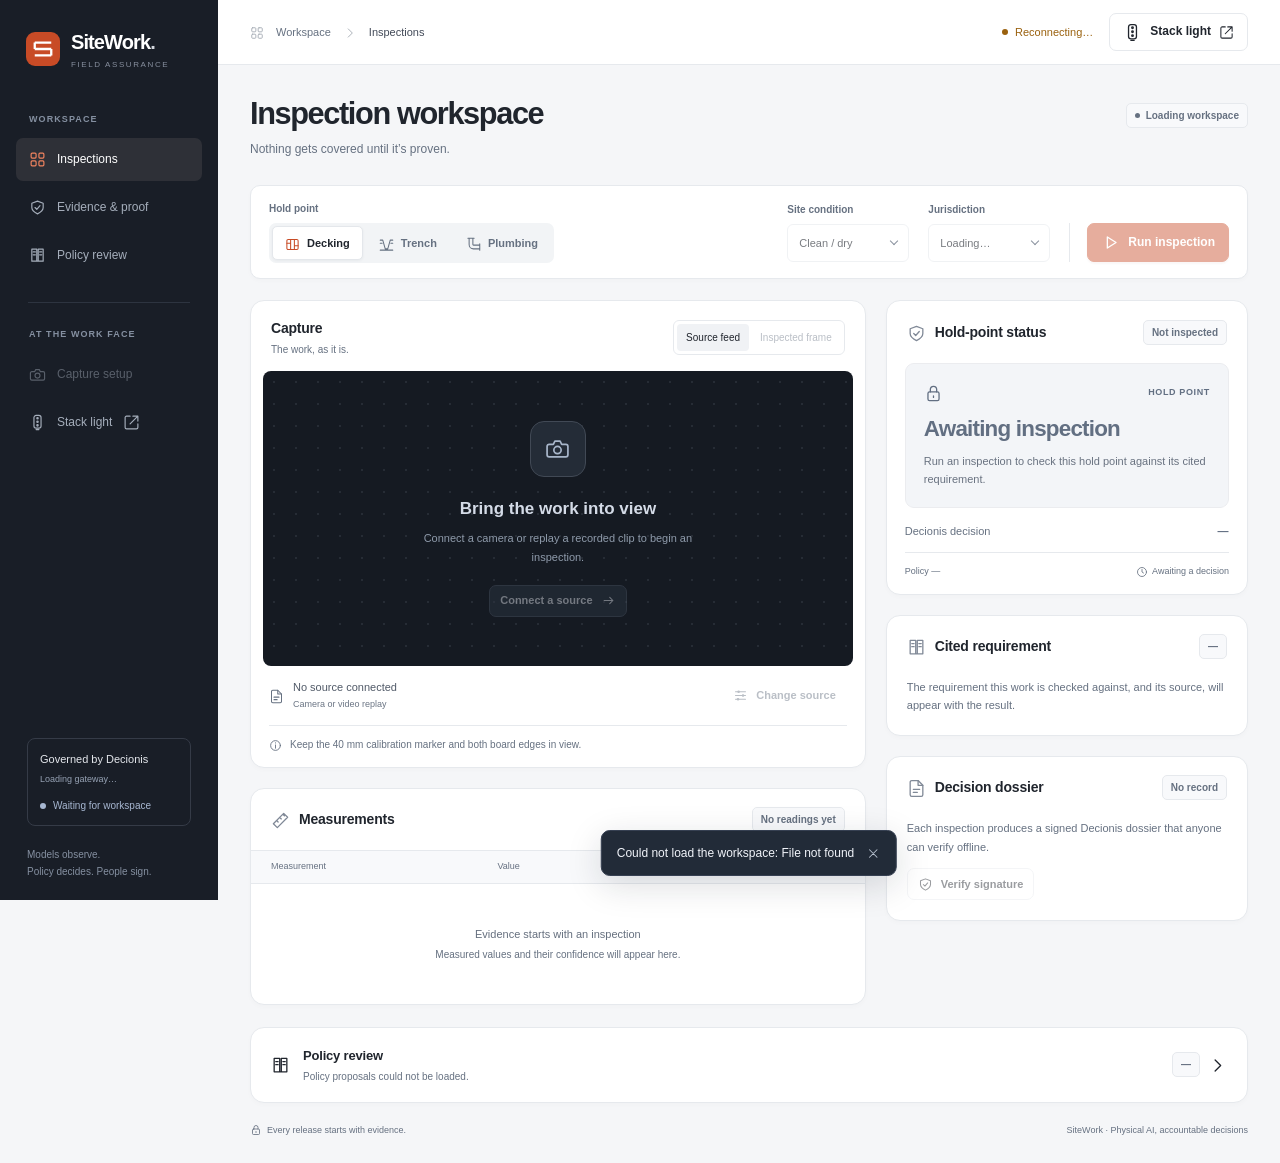
==== commit 52b35230: "fix(ui): say what Decionis confirmed; readable limits and overlay - A green release says "Release fi" ====
--- a/static/index.html
+++ b/static/index.html
@@ -52,7 +52,7 @@
 
     <main id="main" class="main-content" tabindex="-1">
       <div class="page-heading" id="inspection">
-        <div><h1>Inspection workspace</h1><p>Verify the work. Know when it’s safe to move forward.</p></div>
+        <div><h1>Inspection workspace</h1><p>Nothing gets covered until it’s proven.</p></div>
         <span class="badge badge-neutral heading-badge" id="gate"><span class="dot"></span><span id="gateLabel">Loading workspace</span></span>
       </div>
 
@@ -123,7 +123,7 @@
               <div class="status-block" aria-live="polite" aria-atomic="true">
                 <div class="status-symbol"><span id="statusIcon" data-icon="lock"></span><span class="status-kicker" id="statusKicker">Hold point</span></div>
                 <div class="status-title" id="statusTitle">Awaiting inspection</div>
-                <div class="status-reason" id="reason">Run an inspection to assess this hold point against its cited requirements.</div>
+                <div class="status-reason" id="reason">Run an inspection to check this hold point against its cited requirement.</div>
               </div>
               <div class="decision-detail"><span class="muted" id="decisionLabel">Decionis decision</span><span class="decision-value" id="decision">—</span></div>
               <div class="result-context" id="resultContext" hidden></div>
@@ -132,7 +132,7 @@
               <details class="disclosure" id="decisionDetails" style="margin:0 18px 14px" hidden><summary><span class="chevron" data-icon="chevron"></span>Decision details</summary><code id="decisionRaw" style="display:block;white-space:pre-wrap;font-size:10px"></code></details>
               <div id="hold" class="hold-form" hidden>
                 <h3>Record a human decision</h3>
-                <p>A named reviewer must resolve this hold. A human release is shown in blue.</p>
+                <p>Decionis escalated this hold to a person. Record who decided and why. A human release shows blue, never green.</p>
                 <div class="field"><label for="approver">Approver’s full name</label><input id="approver" autocomplete="name" placeholder="Enter your full name" aria-describedby="holdError"></div>
                 <div class="field"><label for="resolutionNote">Review note <span class="muted">(optional)</span></label><textarea id="resolutionNote" rows="2" placeholder="What did you check?"></textarea></div>
                 <div class="inline-error" id="holdError" role="alert" hidden></div>
@@ -143,17 +143,17 @@
 
             <section class="panel citation-card" aria-labelledby="citationTitle">
               <div class="panel-head"><div class="panel-title"><span data-icon="book"></span><h2 id="citationTitle">Cited requirement</h2></div><span class="badge badge-neutral" id="citationJurisdiction">—</span></div>
-              <div class="panel-body" id="citation"><div class="empty-copy">The applicable requirement and its source will appear with the inspection result.</div></div>
+              <div class="panel-body" id="citation"><div class="empty-copy">The requirement this work is checked against, and its source, will appear with the result.</div></div>
             </section>
 
             <section class="panel dossier-card" id="evidence" aria-labelledby="dossierTitle">
               <div class="panel-head"><div class="panel-title"><span data-icon="file"></span><h2 id="dossierTitle">Decision dossier</h2></div><span class="badge badge-neutral" id="proofStatus">No record</span></div>
               <div class="panel-body">
-                <div class="empty-copy" id="dossierEmpty">Every inspection has an evidence trail. Inspect the work to create its decision record.</div>
+                <div class="empty-copy" id="dossierEmpty">Each inspection produces a signed Decionis dossier that anyone can verify offline.</div>
                 <div class="dossier-id" id="dossierIdentity" hidden><code id="dossier">—</code><button class="btn btn-quiet btn-square btn-sm" id="copyDossier" aria-label="Copy dossier ID"><span data-icon="copy"></span></button></div>
                 <div class="dossier-actions"><button class="btn btn-sm" id="verify" disabled><span class="icon-sm" data-icon="shield"></span>Verify signature</button><a class="btn btn-quiet btn-sm" id="dossierLink" href="#" target="_blank" rel="noopener" hidden>Open dossier<span class="icon-sm" data-icon="external"></span></a></div>
                 <div id="proof" class="proof-result" role="status"></div>
-                <details class="disclosure" id="tamperDetails" hidden><summary><span class="chevron" data-icon="chevron"></span>Test tamper detection</summary><p>Change one byte in a copy of the signed artifact, then verify that copy.</p><button class="btn btn-sm" id="tamper" disabled>Run tamper test</button></details>
+                <details class="disclosure" id="tamperDetails" hidden><summary><span class="chevron" data-icon="chevron"></span>Test tamper detection</summary><p>Changes one byte in a copy of the signed artifact and verifies the copy. The saved original is untouched.</p><button class="btn btn-sm" id="tamper" disabled>Run tamper test</button></details>
               </div>
             </section>
           </div>
--- a/static/sitework.css
+++ b/static/sitework.css
@@ -178,7 +178,7 @@
 tbody tr:last-child td { border-bottom: 0; }
 .num { text-align: right; font-variant-numeric: tabular-nums; }
 .measure-name { font-weight: 550; color: #414957; }
-.measure-method { display: block; margin-top: 4px; max-width: 180px; color: var(--muted); font-size: 9px; }
+.measure-method, .measure-range { display: block; margin-top: 4px; max-width: 180px; color: var(--muted); font-size: 9px; }
 .measure-value { font-size: 14px; font-weight: 600; white-space: nowrap; }
 .measure-value small { font-size: 10px; font-weight: 400; color: var(--muted); }
 .confidence { display: inline-flex; align-items: center; gap: 7px; white-space: nowrap; color: #5b6573; }
@@ -368,6 +368,7 @@
   .config-bar .scene-group { min-width: 0; }
   .config-group > label { font-size: 9px; }
   .scene-tab { min-height: 40px; font-size: 12px; }
+  .measure-method { display: none; } /* the full method stays on the dossier page */
   input, textarea, select { font-size: 16px; }
   select { height: 44px; }
   .select-wrap::after { top: 17px; }
